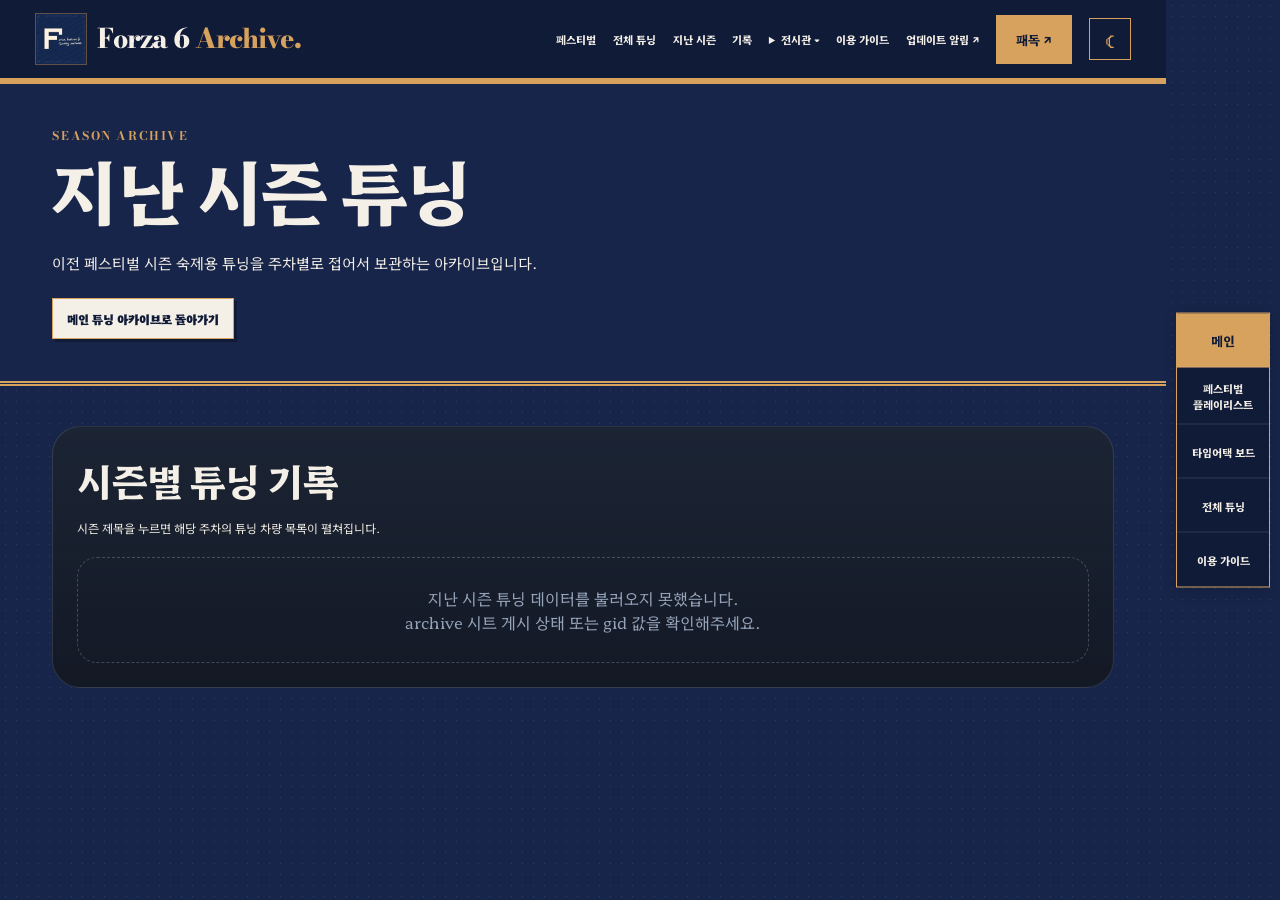
==== archive.html @ 4a89b355 "Link driving videos by tuning share code and mirror channel uploads hourly" ====
<!DOCTYPE html>
<html lang="ko">
<head>
  <!-- 기본 문서 설정 -->
  <meta charset="UTF-8" />
  <meta name="viewport" content="width=device-width, initial-scale=1.0" />

  <!-- 브라우저 탭 제목 -->
  <title>지난 시즌 튜닝 | Forza 6 Tuning Archive</title>

  <!-- PWA 설정 -->
  <link rel="manifest" href="manifest.json" />
  <meta name="theme-color" content="#17254a" />

  <!-- iOS 홈 화면 추가용 기본 설정 -->
  <meta name="apple-mobile-web-app-capable" content="yes" />
  <meta name="apple-mobile-web-app-title" content="Forza Tunes" />
  <meta name="apple-mobile-web-app-status-bar-style" content="black-translucent" />
  <link rel="apple-touch-icon" href="icons/archive-192-v2.png" />

  <!-- 메인 사이트와 같은 CSS 사용 -->
  <link rel="stylesheet" href="style.css?v=20261002-summary-contrast-1" />
<link rel="icon" href="icons/icon-32.png" type="image/png">
<link rel="stylesheet" href="redesign.css?v=20261002-summary-contrast-1">
<script src="redesign.js?v=20261002-summary-contrast-1" defer></script>
<script>try{document.documentElement.dataset.theme=localStorage.getItem('forzaArchiveTheme')==='dark'?'dark':'light'}catch{}</script>
<link rel="stylesheet" href="video-links.css?v=20261115-youtube-1">
</head>

<body>
  <!-- =========================
       상단 소개 영역
       - 지난 시즌 전용 페이지
  ========================== -->
  <header class="hero">
    <div>
      <p class="eyebrow">SEASON ARCHIVE</p>
      <h1>지난 시즌 튜닝</h1>

      <p class="hero-text">
        이전 페스티벌 시즌 숙제용 튜닝을 주차별로 접어서 보관하는 아카이브입니다.
      </p>

      <a class="archive-link" href="index.html">
        메인 튜닝 아카이브로 돌아가기
      </a>
    </div>
  </header>

  <!-- =========================
       메인 콘텐츠 영역
  ========================== -->
  <main class="container">
    <!-- 지난 시즌 튜닝 목록 -->
    <section class="archive-section">
      <div class="section-header">
        <h2>시즌별 튜닝 기록</h2>
        <p>
          시즌 제목을 누르면 해당 주차의 튜닝 차량 목록이 펼쳐집니다.
        </p>
      </div>

      <!-- archive.js가 이 영역에 시즌별 접이식 목록을 자동으로 넣음 -->
      <div id="archiveList" class="archive-list">
        <div class="weekly-empty">지난 시즌 튜닝 데이터를 불러오는 중입니다...</div>
      </div>
    </section>
  </main>

  <!-- =========================
       차량 상세창 모달
       - 메인 페이지와 같은 구조 사용
  ========================== -->
  <div id="modal" class="modal hidden">
    <div class="modal-content">
      <button id="closeModal" class="close-button" type="button">×</button>
      <div id="modalBody"></div>
    </div>
  </div>

  <!-- 지난 시즌 전용 스크립트 -->
  <script src="video-links.js?v=20261115-youtube-1"></script>
<script src="archive.js?v=20261115-youtube-1"></script>
<!-- Cloudflare Web Analytics -->
<script type="module" src="https://static.cloudflareinsights.com/beacon.min.js" data-cf-beacon='{"token":"d087ce20e6814710a5b88a96b0694b20"}'></script>
<!-- End Cloudflare Web Analytics -->
</body>
</html>
---- style.css ----
/* =========================
   0. 기본 설정
   - 전체 박스 크기 계산 방식
   - 기본 배경 / 글꼴 / 글자색
========================= */

* {
  box-sizing: border-box;
}

body {
  margin: 0;
  font-family: "Segoe UI", "Noto Sans KR", Arial, sans-serif;
  background: #101218;
  color: #f4f4f5;
}


/* =========================
   1. 상단 메인 소개 영역
   - 사이트 제목
   - 설명문
   - 디스코드 링크 / 아카이브 이동 링크 포함
========================= */

.hero {
  padding: 64px 24px 48px;
  background:
    linear-gradient(rgba(16, 18, 24, 0.35), rgba(16, 18, 24, 0.95)),
    radial-gradient(circle at top right, #334155, transparent 40%);
  border-bottom: 1px solid rgba(255, 255, 255, 0.08);
}

.hero > div,
.container {
  max-width: 1360px;
  margin: 0 auto;
}

.eyebrow {
  margin: 0 0 12px;
  color: #93c5fd;
  font-size: 13px;
  letter-spacing: 0.18em;
  font-weight: 700;
}

h1 {
  margin: 0;
  font-size: clamp(36px, 6vw, 72px);
  line-height: 1;
}

.hero-text {
  max-width: 640px;
  margin: 20px 0 0;
  color: #cbd5e1;
  font-size: 18px;
  line-height: 1.7;
}


/* =========================
   2. 상단 링크 버튼
   - 디스코드 문의 버튼
   - 알림 전용 디스코드 버튼
   - archive.html의 메인 복귀 링크
   - index.html의 지난 시즌 튜닝 보기 버튼
========================= */

.discord-link,
.archive-link,
.archive-button {
  display: inline-flex;
  align-items: center;
  justify-content: center;
  width: fit-content;
  border-radius: 999px;
  font-weight: 900;
  text-decoration: none;
  white-space: nowrap;
  transition:
    transform 0.16s ease,
    border-color 0.16s ease,
    background 0.16s ease,
    color 0.16s ease,
    box-shadow 0.16s ease;
}

.hero-link-row {
  display: flex;
  flex-wrap: wrap;
  gap: 12px;
  margin-top: 22px;
}

.discord-link {
  padding: 12px 16px;
  border: 1px solid rgba(129, 140, 248, 0.35);
  background: rgba(88, 101, 242, 0.18);
  color: #c7d2fe;
  font-size: 15px;
  font-weight: 700;
}

.discord-link:hover {
  transform: translateY(-2px);
  background: rgba(88, 101, 242, 0.28);
  border-color: rgba(165, 180, 252, 0.65);
}

.notification-link {
  background: rgba(109, 40, 217, 0.18);
  border-color: rgba(196, 181, 253, 0.38);
  color: #ddd6fe;
}

.notification-link:hover {
  background: rgba(124, 58, 237, 0.28);
  border-color: rgba(221, 214, 254, 0.72);
}

.archive-link,
.archive-button {
  padding: 11px 15px;
  border: 1px solid rgba(196, 181, 253, 0.38);
  background:
    linear-gradient(180deg, rgba(109, 40, 217, 0.2), rgba(15, 23, 42, 0.72));
  color: #ddd6fe;
  font-size: 14px;
  box-shadow:
    inset 0 1px 0 rgba(255, 255, 255, 0.08),
    0 10px 24px rgba(0, 0, 0, 0.18);
}

.archive-link {
  margin-top: 22px;
}

.archive-button:hover,
.archive-link:hover {
  transform: translateY(-1px);
  border-color: rgba(221, 214, 254, 0.72);
  background:
    linear-gradient(180deg, rgba(124, 58, 237, 0.3), rgba(30, 41, 59, 0.82));
  color: #ffffff;
}


/* =========================
   2-1. 오늘의 튜닝 뽑기 진입 버튼
   - 상단 디스코드 버튼 아래에 배치
   - 초록색 계열로 새로고침 버튼과 통일감 유지
========================= */

.daily-tune-entry {
  display: flex;
  margin-top: 18px;
}

.daily-tune-button {
  display: inline-flex;
  align-items: center;
  justify-content: center;
  width: fit-content;
  padding: 13px 18px;
  border: 1px solid rgba(134, 239, 172, 0.45);
  border-radius: 999px;
  background:
    linear-gradient(180deg, rgba(34, 197, 94, 0.24), rgba(15, 23, 42, 0.82));
  color: #bbf7d0;
  font-size: 15px;
  font-weight: 900;
  cursor: pointer;
  white-space: nowrap;
  box-shadow:
    inset 0 1px 0 rgba(255, 255, 255, 0.08),
    0 12px 28px rgba(34, 197, 94, 0.12);
  transition:
    transform 0.16s ease,
    border-color 0.16s ease,
    background 0.16s ease,
    color 0.16s ease,
    box-shadow 0.16s ease;
}

.daily-tune-button:hover {
  transform: translateY(-2px);
  border-color: rgba(134, 239, 172, 0.82);
  background:
    linear-gradient(180deg, rgba(34, 197, 94, 0.34), rgba(20, 83, 45, 0.5));
  color: #ecfdf5;
  box-shadow:
    inset 0 1px 0 rgba(255, 255, 255, 0.12),
    0 16px 34px rgba(34, 197, 94, 0.18);
}

.daily-tune-button:active {
  transform: translateY(0);
}


/* =========================
   3. 메인 컨테이너
========================= */

.container {
  padding: 28px 24px 64px;
}


/* =========================
   4. 섹션 공통 헤더
   - 페스티벌 섹션
   - PI 평균 기록 섹션
   - 지난 시즌 아카이브 섹션
========================= */

.section-header {
  margin-bottom: 18px;
}

.section-header h2 {
  margin: 0;
  font-size: 28px;
}

.section-header p {
  margin: 10px 0 0;
  color: #cbd5e1;
  line-height: 1.6;
}

.weekly-header-row {
  display: flex;
  align-items: flex-start;
  justify-content: space-between;
  gap: 18px;
}


/* =========================
   5. 페스티벌 튜닝차량 섹션
   - weekly 시트 데이터 표시 영역
   - 바이올렛 계열로 일반 카드와 구분
========================= */

.weekly-section {
  margin-bottom: 36px;
  padding: 24px;
  border: 1px solid rgba(167, 139, 250, 0.34);
  border-radius: 28px;
  background:
    linear-gradient(180deg, rgba(109, 40, 217, 0.18), rgba(15, 23, 42, 0.28)),
    #151923;
  box-shadow:
    0 0 0 1px rgba(109, 40, 217, 0.08),
    0 18px 44px rgba(0, 0, 0, 0.18);
}

.weekly-groups {
  display: grid;
  gap: 28px;
}

.weekly-group-heading {
  display: flex;
  align-items: baseline;
  justify-content: space-between;
  gap: 12px;
  margin-bottom: 12px;
  padding: 12px 4px 10px;
  border-top: 2px solid rgba(196, 181, 253, 0.75);
  border-bottom: 1px solid rgba(167, 139, 250, 0.28);
}

.weekly-group-heading h3 {
  margin: 0;
  font-size: 21px;
}

.weekly-group-heading span {
  color: #c4b5fd;
  font-size: 13px;
  font-weight: 700;
  white-space: nowrap;
}

.weekly-group-cards {
  display: grid;
  grid-template-columns: repeat(2, minmax(0, 1fr));
  gap: 16px;
}

.weekly-card {
  padding: 18px;
  border-radius: 22px;
  background:
    linear-gradient(180deg, rgba(88, 28, 135, 0.22), rgba(15, 23, 42, 0.76)),
    rgba(15, 23, 42, 0.72);
  border: 1px solid rgba(167, 139, 250, 0.28);
  cursor: pointer;
  transition:
    transform 0.18s ease,
    border-color 0.18s ease,
    box-shadow 0.18s ease;
}

.weekly-card:hover {
  transform: translateY(-3px);
  border-color: rgba(196, 181, 253, 0.72);
  box-shadow:
    0 0 0 1px rgba(167, 139, 250, 0.16),
    0 18px 42px rgba(0, 0, 0, 0.24);
}

.weekly-card h4 {
  margin: 4px 0 10px;
  font-size: 22px;
}

.weekly-empty {
  padding: 28px;
  border: 1px dashed rgba(148, 163, 184, 0.35);
  border-radius: 20px;
  color: #94a3b8;
  text-align: center;
}


/* =========================
   6. PI별 평균 기록 섹션
   - 테스트 트랙별 평균 기록 카드
   - 트랙이 2개든 3개든 자동 배치
========================= */

.average-section {
  margin-bottom: 28px;
  padding: 24px;
  border: 1px solid rgba(148, 163, 184, 0.2);
  border-radius: 28px;
  background:
    linear-gradient(180deg, rgba(30, 41, 59, 0.7), rgba(15, 23, 42, 0.28)),
    #151923;
}

.average-grid {
  display: grid;
  grid-template-columns: repeat(auto-fit, minmax(360px, 1fr));
  gap: 16px;
}

.average-card {
  min-width: 0;
  padding: 18px;
  border-radius: 22px;
  background: rgba(15, 23, 42, 0.72);
  border: 1px solid rgba(148, 163, 184, 0.22);
}

.average-card h3 {
  margin: 0 0 14px;
  font-size: 20px;
  line-height: 1.35;
  word-break: keep-all;
}

.average-list {
  display: grid;
  gap: 12px;
}

.average-row {
  display: flex;
  align-items: center;
  justify-content: space-between;
  flex-wrap: wrap;
  gap: 8px 12px;
  padding: 10px 12px;
  border-radius: 14px;
  background: rgba(30, 41, 59, 0.78);
}

.average-row span:first-child {
  min-width: 0;
  color: #cbd5e1;
  font-weight: 700;
  line-height: 1.4;
}

.average-row span:last-child {
  margin-left: auto;
  color: #93c5fd;
  font-weight: 800;
  letter-spacing: 0.03em;
  white-space: nowrap;
}


/* =========================
   7. PI별 최고 기록 박스
========================= */

.best-record {
  margin-top: 10px;
  padding: 10px 12px;
  border-radius: 14px;
  background: rgba(59, 130, 246, 0.12);
  border: 1px solid rgba(147, 197, 253, 0.22);
}

.best-record-label {
  display: block;
  margin-bottom: 4px;
  color: #93c5fd;
  font-size: 12px;
  font-weight: 800;
  letter-spacing: 0.08em;
}

.best-record-value {
  color: #f8fafc;
  font-size: 14px;
  line-height: 1.5;
}

.record-difference {
  display: inline-block;
  margin-left: 6px;
  padding: 2px 7px;
  border-radius: 999px;
  background: rgba(148, 163, 184, 0.12);
  color: #cbd5e1;
  font-size: 12px;
  font-weight: 800;
  white-space: nowrap;
  vertical-align: middle;
}

.record-difference--faster {
  background: rgba(34, 197, 94, 0.15);
  color: #86efac;
}

.record-difference--slower {
  background: rgba(239, 68, 68, 0.15);
  color: #fca5a5;
}

.record-difference--best {
  background: rgba(168, 85, 247, 0.2);
  color: #d8b4fe;
}


/* =========================
   8. PI별 기록 순위표
   - 펼치기 / 접기 버튼
   - 내부 스크롤
   - 차량명 클릭 시 상세창 연결
========================= */

.ranking-toggle {
  width: 100%;
  margin-top: 10px;
  padding: 10px 12px;
  border: 1px solid rgba(147, 197, 253, 0.28);
  border-radius: 14px;
  background: rgba(15, 23, 42, 0.72);
  color: #bfdbfe;
  font-weight: 800;
  cursor: pointer;
  transition:
    background 0.18s ease,
    border-color 0.18s ease;
}

.ranking-toggle:hover {
  background: rgba(59, 130, 246, 0.16);
  border-color: rgba(147, 197, 253, 0.6);
}

.ranking-table {
  display: none;
  margin-top: 10px;
  padding: 10px;
  border-radius: 16px;
  background: rgba(2, 6, 23, 0.38);
  border: 1px solid rgba(148, 163, 184, 0.18);
}

.ranking-table.open {
  display: grid;
  gap: 8px;
  max-height: min(392px, 60vh);
  overflow-y: auto;
  overflow-x: hidden;
  padding-right: 6px;
  overscroll-behavior: contain;
  -webkit-overflow-scrolling: touch;
}

.ranking-table.open::-webkit-scrollbar {
  width: 8px;
}

.ranking-table.open::-webkit-scrollbar-track {
  background: rgba(15, 23, 42, 0.6);
  border-radius: 999px;
}

.ranking-table.open::-webkit-scrollbar-thumb {
  background: rgba(147, 197, 253, 0.45);
  border-radius: 999px;
}

.ranking-table.open::-webkit-scrollbar-thumb:hover {
  background: rgba(147, 197, 253, 0.7);
}

.ranking-row {
  display: grid;
  grid-template-columns: 48px 1fr auto;
  gap: 10px;
  align-items: center;
  padding: 9px 10px;
  border-radius: 12px;
  background: rgba(30, 41, 59, 0.62);
}

.ranking-rank {
  color: #93c5fd;
  font-weight: 900;
}

.ranking-car-button {
  min-width: 0;
  padding: 0;
  border: none;
  background: transparent;
  color: #f8fafc;
  font: inherit;
  font-weight: 700;
  line-height: 1.4;
  text-align: left;
  cursor: pointer;
}

.ranking-car-button:hover {
  color: #93c5fd;
  text-decoration: underline;
}

.ranking-time {
  color: #cbd5e1;
  font-weight: 900;
  letter-spacing: 0.03em;
  white-space: nowrap;
}

.ranking-time-group {
  display: flex;
  align-items: center;
  justify-content: flex-end;
  flex-wrap: wrap;
  gap: 2px 0;
}

.detail-record-row {
  display: flex;
  align-items: center;
  flex-wrap: wrap;
  gap: 2px 0;
}


/* =========================
   9. 검색 및 필터 영역
   - 검색창은 항상 첫 줄 전체 사용
   - 풀화면: 검색창 1줄 + 필터 6개 한 줄
   - 반쪽 화면: 검색창 1줄 + 필터 2개씩
   - 모바일: 전부 1개씩
========================= */

.controls {
  display: grid;
  grid-template-columns: repeat(6, minmax(0, 1fr));
  gap: 12px;
  margin-bottom: 16px;
}

.search-control {
  grid-column: 1 / -1;
}

input,
select,
button {
  font-family: inherit;
}

input,
select {
  width: 100%;
  padding: 14px 14px;
  border: 1px solid rgba(148, 163, 184, 0.25);
  border-radius: 14px;
  background: #181b23;
  color: #f8fafc;
  font-size: 15px;
}

input::placeholder {
  color: #94a3b8;
}


/* =========================
   9-1. 필터 초기화 버튼 + 새로고침 버튼
========================= */

.reset-filter-button {
  width: 100%;
  padding: 14px 16px;
  border: 1px solid rgba(148, 163, 184, 0.28);
  border-radius: 14px;
  background:
    linear-gradient(180deg, rgba(30, 41, 59, 0.92), rgba(15, 23, 42, 0.86));
  color: #cbd5e1;
  font-size: 14px;
  font-weight: 900;
  cursor: pointer;
  white-space: nowrap;
  transition:
    transform 0.16s ease,
    border-color 0.16s ease,
    background 0.16s ease,
    color 0.16s ease;
}

.reset-filter-button:hover {
  transform: translateY(-1px);
  border-color: rgba(147, 197, 253, 0.62);
  background:
    linear-gradient(180deg, rgba(59, 130, 246, 0.18), rgba(15, 23, 42, 0.9));
  color: #ffffff;
}

.reset-filter-button:active {
  transform: translateY(0);
}

.refresh-data-button {
  flex-shrink: 0;
  padding: 10px 14px;
  border: 1px solid rgba(134, 239, 172, 0.38);
  border-radius: 999px;
  background:
    linear-gradient(180deg, rgba(34, 197, 94, 0.18), rgba(15, 23, 42, 0.82));
  color: #bbf7d0;
  font-size: 13px;
  font-weight: 900;
  cursor: pointer;
  white-space: nowrap;
  transition:
    transform 0.16s ease,
    border-color 0.16s ease,
    background 0.16s ease,
    color 0.16s ease,
    box-shadow 0.16s ease;
}

.refresh-data-button:hover {
  transform: translateY(-1px);
  border-color: rgba(134, 239, 172, 0.78);
  background:
    linear-gradient(180deg, rgba(34, 197, 94, 0.28), rgba(20, 83, 45, 0.46));
  color: #ecfdf5;
  box-shadow:
    0 0 0 1px rgba(34, 197, 94, 0.12),
    0 10px 24px rgba(34, 197, 94, 0.12);
}

.refresh-data-button:active {
  transform: translateY(0);
}


/* =========================
   10. 표시 개수
========================= */

.stats {
  margin: 16px 0 20px;
  color: #cbd5e1;
}

.stats-row {
  display: flex;
  align-items: center;
  justify-content: flex-start;
  gap: 12px;
}


/* =========================
   11. 전체 차량 카드 목록
========================= */

.car-grid {
  display: grid;
  grid-template-columns: repeat(3, minmax(0, 1fr));
  gap: 18px;
}

.car-card {
  padding: 20px;
  border: 1px solid rgba(148, 163, 184, 0.18);
  border-radius: 24px;
  background: linear-gradient(180deg, #1b1f2a, #141720);
  box-shadow: 0 16px 40px rgba(0, 0, 0, 0.22);
  cursor: pointer;
  transition:
    transform 0.18s ease,
    border-color 0.18s ease,
    box-shadow 0.18s ease;
}

.car-card:hover {
  transform: translateY(-4px);
  border-color: rgba(147, 197, 253, 0.5);
}

.car-card h2 {
  margin: 10px 0;
  font-size: 21px;
  line-height: 1.35;
}


/* =========================
   12. 최근 튜닝 카드 강조
========================= */

.car-card.recent-tuning {
  border-color: rgba(250, 204, 21, 0.65);
  background:
    linear-gradient(180deg, rgba(250, 204, 21, 0.12), rgba(20, 23, 32, 0.92)),
    linear-gradient(180deg, #1b1f2a, #141720);
  box-shadow:
    0 0 0 1px rgba(250, 204, 21, 0.16),
    0 16px 40px rgba(0, 0, 0, 0.26);
}

.car-card.recent-tuning::before {
  content: "최근 튜닝";
  display: inline-flex;
  width: fit-content;
  margin-bottom: 10px;
  padding: 5px 10px;
  border-radius: 999px;
  background: rgba(250, 204, 21, 0.18);
  color: #fde68a;
  font-size: 12px;
  font-weight: 900;
  letter-spacing: 0.05em;
}


/* =========================
   13. 카드 공통 요소
========================= */

.meta {
  display: flex;
  flex-wrap: wrap;
  gap: 8px;
}

.badge {
  padding: 5px 9px;
  border-radius: 999px;
  background: rgba(59, 130, 246, 0.15);
  color: #bfdbfe;
  font-size: 12px;
  font-weight: 700;
}

.manufacturer {
  margin: 14px 0 4px;
  color: #93c5fd;
  font-size: 14px;
  font-weight: 700;
  letter-spacing: 0.08em;
  text-transform: uppercase;
}

.share-code {
  margin: 10px 0 0;
  color: #93c5fd;
  font-size: 14px;
  font-weight: 700;
  letter-spacing: 0.03em;
}

.track-time {
  margin: 8px 0 0;
  color: #cbd5e1;
  font-size: 14px;
  font-weight: 700;
}

.summary {
  margin: 14px 0 0;
  color: #cbd5e1;
  line-height: 1.6;
}

.empty {
  padding: 44px;
  border: 1px dashed rgba(148, 163, 184, 0.35);
  border-radius: 24px;
  text-align: center;
  color: #94a3b8;
}


/* =========================
   14. 차량 상세창 모달
========================= */

.modal {
  position: fixed;
  inset: 0;
  padding: 24px;
  background: rgba(0, 0, 0, 0.72);
  display: flex;
  align-items: center;
  justify-content: center;
  z-index: 100;
}

.hidden {
  display: none;
}

.modal-content {
  width: min(760px, 100%);
  max-height: 86vh;
  overflow: auto;
  padding: 28px;
  border-radius: 28px;
  background: #171a22;
  border: 1px solid rgba(148, 163, 184, 0.25);
  position: relative;
}

.close-button {
  position: absolute;
  top: 18px;
  right: 20px;
  width: 36px;
  height: 36px;
  border: none;
  border-radius: 999px;
  background: #272b36;
  color: white;
  font-size: 24px;
  cursor: pointer;
}


/* =========================
   15. 상세창 공유 코드 박스
========================= */

.share-box {
  margin: 20px 0;
  padding: 18px;
  border-radius: 18px;
  background: rgba(59, 130, 246, 0.16);
  border: 1px solid rgba(147, 197, 253, 0.28);
}

.share-box strong {
  display: block;
  color: #f8fafc;
  font-size: 28px;
  letter-spacing: 0.08em;
}


/* =========================
   16. 상세창 공유 코드 복사 버튼
   - 화면 구조: [복사] 123 456 789
   - 실제 복사값은 script.js에서 123456789로 처리
========================= */

.share-code-row {
  display: flex;
  align-items: center;
  justify-content: flex-start;
  gap: 14px;
  margin-top: 10px;
}

.share-code-row strong {
  margin-top: 0;
  font-family: "Segoe UI", "Noto Sans KR", Arial, sans-serif;
  line-height: 1.2;
}

.copy-code-button {
  flex-shrink: 0;
  display: inline-flex;
  align-items: center;
  justify-content: center;
  min-width: 74px;
  padding: 9px 14px;
  border: 1px solid rgba(191, 219, 254, 0.22);
  border-radius: 999px;
  background:
    linear-gradient(180deg, rgba(59, 130, 246, 0.18), rgba(15, 23, 42, 0.78));
  color: #dbeafe;
  font-size: 13px;
  font-weight: 900;
  letter-spacing: 0.04em;
  cursor: pointer;
  box-shadow:
    inset 0 1px 0 rgba(255, 255, 255, 0.08),
    0 8px 20px rgba(0, 0, 0, 0.18);
  transition:
    transform 0.16s ease,
    background 0.16s ease,
    border-color 0.16s ease,
    color 0.16s ease,
    box-shadow 0.16s ease;
}

.copy-code-button:hover {
  transform: translateY(-1px);
  border-color: rgba(147, 197, 253, 0.68);
  background:
    linear-gradient(180deg, rgba(96, 165, 250, 0.28), rgba(30, 41, 59, 0.86));
  color: #ffffff;
  box-shadow:
    inset 0 1px 0 rgba(255, 255, 255, 0.12),
    0 10px 24px rgba(37, 99, 235, 0.16);
}

.copy-code-button:active {
  transform: translateY(0);
  box-shadow:
    inset 0 1px 0 rgba(255, 255, 255, 0.06),
    0 5px 14px rgba(0, 0, 0, 0.2);
}

.copy-code-button.copied {
  border-color: rgba(134, 239, 172, 0.7);
  background:
    linear-gradient(180deg, rgba(34, 197, 94, 0.22), rgba(15, 23, 42, 0.78));
  color: #bbf7d0;
}


/* =========================
   17. 상세 정보 그리드
========================= */

.detail-grid {
  display: grid;
  grid-template-columns: repeat(2, minmax(0, 1fr));
  gap: 12px;
  margin: 20px 0;
}

.detail-item {
  padding: 14px;
  border-radius: 16px;
  background: #202431;
}

.detail-label {
  display: block;
  margin-bottom: 6px;
  color: #94a3b8;
  font-size: 13px;
}

.detail-value {
  color: #f8fafc;
  font-weight: 700;
  line-height: 1.4;
}


/* =========================
   18. 오늘의 튜닝 룰렛 모달
========================= */

.daily-tune-modal-content {
  width: min(720px, 100%);
  border-color: rgba(134, 239, 172, 0.24);
  background:
    radial-gradient(circle at top right, rgba(34, 197, 94, 0.14), transparent 38%),
    linear-gradient(180deg, #171a22, #111827);
}

.daily-tune-modal-header {
  padding-right: 48px;
}

.daily-tune-modal-header h2 {
  margin: 0;
  font-size: 30px;
}

.daily-tune-modal-header p {
  margin: 10px 0 0;
  color: #cbd5e1;
  line-height: 1.6;
}

.daily-tune-slot {
  position: relative;
  display: flex;
  align-items: center;
  justify-content: center;
  min-height: 96px;
  margin: 22px 0 16px;
  padding: 18px;
  overflow: hidden;
  border: 1px solid rgba(134, 239, 172, 0.28);
  border-radius: 22px;
  background:
    linear-gradient(180deg, rgba(15, 23, 42, 0.52), rgba(2, 6, 23, 0.74)),
    rgba(15, 23, 42, 0.86);
  box-shadow:
    inset 0 1px 0 rgba(255, 255, 255, 0.06),
    0 14px 32px rgba(0, 0, 0, 0.22);
}

.daily-tune-slot::before,
.daily-tune-slot::after {
  content: "";
  position: absolute;
  left: 0;
  right: 0;
  height: 26px;
  pointer-events: none;
  z-index: 1;
}

.daily-tune-slot::before {
  top: 0;
  background: linear-gradient(180deg, rgba(2, 6, 23, 0.9), transparent);
}

.daily-tune-slot::after {
  bottom: 0;
  background: linear-gradient(0deg, rgba(2, 6, 23, 0.9), transparent);
}

.daily-tune-slot-text {
  position: relative;
  z-index: 2;
  color: #ecfdf5;
  font-size: clamp(20px, 4vw, 34px);
  font-weight: 950;
  line-height: 1.25;
  text-align: center;
  text-shadow: 0 0 20px rgba(34, 197, 94, 0.2);
  transform: translateY(0);
}

.daily-tune-slot-text.spinning {
  animation: dailyTuneDrop 0.14s ease-in-out;
}

@keyframes dailyTuneDrop {
  0% {
    opacity: 0;
    transform: translateY(-34px) scale(0.96);
    filter: blur(2px);
  }

  55% {
    opacity: 1;
    transform: translateY(7px) scale(1.01);
    filter: blur(0);
  }

  100% {
    opacity: 1;
    transform: translateY(0) scale(1);
    filter: blur(0);
  }
}

.daily-tune-actions {
  display: flex;
  flex-wrap: wrap;
  gap: 10px;
  margin: 16px 0 0;
}

.daily-tune-spin-button {
  display: inline-flex;
  align-items: center;
  justify-content: center;
  width: fit-content;
  padding: 12px 18px;
  border: 1px solid rgba(134, 239, 172, 0.44);
  border-radius: 999px;
  background:
    linear-gradient(180deg, rgba(34, 197, 94, 0.26), rgba(15, 23, 42, 0.82));
  color: #dcfce7;
  font-size: 15px;
  font-weight: 950;
  cursor: pointer;
  white-space: nowrap;
  transition:
    transform 0.16s ease,
    border-color 0.16s ease,
    background 0.16s ease,
    color 0.16s ease,
    opacity 0.16s ease;
}

.daily-tune-spin-button:hover {
  transform: translateY(-1px);
  border-color: rgba(134, 239, 172, 0.82);
  background:
    linear-gradient(180deg, rgba(34, 197, 94, 0.34), rgba(20, 83, 45, 0.5));
  color: #ffffff;
}

.daily-tune-spin-button:disabled {
  opacity: 0.48;
  cursor: not-allowed;
  transform: none;
}

.daily-tune-result {
  margin-top: 18px;
}

.daily-tune-result-card {
  padding: 18px;
  border: 1px solid rgba(134, 239, 172, 0.28);
  border-radius: 22px;
  background:
    linear-gradient(180deg, rgba(34, 197, 94, 0.12), rgba(15, 23, 42, 0.76)),
    rgba(15, 23, 42, 0.82);
}

.daily-tune-result-card h3 {
  margin: 8px 0 10px;
  font-size: 24px;
  line-height: 1.35;
}

.daily-tune-result-label {
  display: inline-flex;
  width: fit-content;
  padding: 5px 10px;
  border-radius: 999px;
  background: rgba(34, 197, 94, 0.16);
  color: #bbf7d0;
  font-size: 12px;
  font-weight: 950;
  letter-spacing: 0.08em;
}

.daily-tune-result-meta {
  display: flex;
  flex-wrap: wrap;
  gap: 8px;
  margin: 12px 0;
}

.daily-tune-result-code {
  display: flex;
  align-items: center;
  flex-wrap: wrap;
  gap: 10px;
  margin: 14px 0 0;
  padding: 12px;
  border-radius: 16px;
  background: rgba(2, 6, 23, 0.32);
  border: 1px solid rgba(134, 239, 172, 0.18);
}

.daily-tune-result-code strong {
  color: #f8fafc;
  font-size: 22px;
  letter-spacing: 0.08em;
}

.daily-tune-note {
  margin: 12px 0 0;
  color: #94a3b8;
  font-size: 13px;
  line-height: 1.5;
}

.daily-tune-result-actions {
  display: flex;
  flex-wrap: wrap;
  gap: 10px;
  margin-top: 16px;
}

.daily-tune-action-button {
  display: inline-flex;
  align-items: center;
  justify-content: center;
  width: fit-content;
  padding: 10px 14px;
  border: 1px solid rgba(148, 163, 184, 0.26);
  border-radius: 999px;
  background:
    linear-gradient(180deg, rgba(30, 41, 59, 0.9), rgba(15, 23, 42, 0.82));
  color: #cbd5e1;
  font-size: 13px;
  font-weight: 950;
  cursor: pointer;
  white-space: nowrap;
  transition:
    transform 0.16s ease,
    border-color 0.16s ease,
    background 0.16s ease,
    color 0.16s ease;
}

.daily-tune-action-button:hover {
  transform: translateY(-1px);
  border-color: rgba(134, 239, 172, 0.58);
  background:
    linear-gradient(180deg, rgba(34, 197, 94, 0.18), rgba(15, 23, 42, 0.86));
  color: #ecfdf5;
}

.daily-tune-action-button.primary {
  border-color: rgba(134, 239, 172, 0.42);
  color: #bbf7d0;
}

.daily-tune-action-button.copied {
  border-color: rgba(134, 239, 172, 0.78);
  background:
    linear-gradient(180deg, rgba(34, 197, 94, 0.26), rgba(15, 23, 42, 0.8));
  color: #dcfce7;
}


/* =========================
   19. 지난 시즌 튜닝 아카이브
   - archive.html 전용
   - 시즌별 접이식 목록
========================= */

.archive-section {
  margin-bottom: 36px;
  padding: 24px;
  border: 1px solid rgba(148, 163, 184, 0.2);
  border-radius: 28px;
  background:
    linear-gradient(180deg, rgba(30, 41, 59, 0.7), rgba(15, 23, 42, 0.28)),
    #151923;
}

.archive-list {
  display: grid;
  gap: 16px;
}

.archive-season {
  border: 1px solid rgba(148, 163, 184, 0.22);
  border-radius: 22px;
  background: rgba(15, 23, 42, 0.72);
  overflow: hidden;
}

.archive-season-toggle {
  width: 100%;
  display: grid;
  grid-template-columns: 1fr auto auto;
  gap: 12px;
  align-items: center;
  padding: 18px;
  border: none;
  background:
    linear-gradient(180deg, rgba(88, 28, 135, 0.22), rgba(15, 23, 42, 0.76)),
    rgba(15, 23, 42, 0.72);
  color: #f8fafc;
  text-align: left;
  cursor: pointer;
  transition:
    background 0.18s ease,
    border-color 0.18s ease;
}

.archive-season-toggle:hover {
  background:
    linear-gradient(180deg, rgba(109, 40, 217, 0.28), rgba(15, 23, 42, 0.82)),
    rgba(15, 23, 42, 0.78);
}

.archive-season-toggle span {
  min-width: 0;
  font-size: 18px;
  font-weight: 900;
  line-height: 1.4;
}

.archive-season-toggle small {
  padding: 5px 10px;
  border-radius: 999px;
  background: rgba(167, 139, 250, 0.16);
  color: #ddd6fe;
  font-size: 12px;
  font-weight: 900;
  white-space: nowrap;
}

.archive-season-toggle strong {
  color: #c4b5fd;
  font-size: 13px;
  font-weight: 900;
  white-space: nowrap;
}

.archive-season-panel {
  display: none;
  padding: 18px;
  border-top: 1px solid rgba(148, 163, 184, 0.16);
}

.archive-season-panel.open {
  display: block;
}

.archive-card-grid {
  display: grid;
  grid-template-columns: repeat(3, minmax(0, 1fr));
  gap: 16px;
}

.archive-card {
  min-width: 0;
}


/* =========================
   20. 반응형 처리
   - 화면폭이 좁아질수록 그리드 열 수를 줄임
   - 반드시 파일 마지막 쪽에 위치해야 덮어쓰기 문제를 피함
========================= */

@media (max-width: 1100px) {
  .controls {
    grid-template-columns: repeat(2, minmax(0, 1fr));
  }

  .search-control {
    grid-column: 1 / -1;
  }
}

@media (max-width: 900px) {
  .weekly-group-cards,
  .car-grid,
  .archive-card-grid {
    grid-template-columns: repeat(2, minmax(0, 1fr));
  }
}

@media (max-width: 760px) {
  .average-grid {
    grid-template-columns: 1fr;
  }
}

@media (max-width: 620px) {
  .weekly-group-cards,
  .controls,
  .car-grid,
  .archive-card-grid,
  .detail-grid {
    grid-template-columns: 1fr;
  }

  .search-control {
    grid-column: auto;
  }

  .weekly-header-row {
    flex-direction: column;
  }

  .archive-button {
    width: 100%;
  }

  .hero {
    padding-top: 44px;
  }

  .hero-link-row,
  .daily-tune-entry {
    width: 100%;
  }

  .discord-link,
  .daily-tune-button {
    width: 100%;
  }

  .ranking-row {
    grid-template-columns: 40px 1fr;
  }

  .ranking-time-group {
    grid-column: 2;
    justify-content: flex-start;
  }

  .ranking-table.open {
    max-height: 340px;
  }

  .share-code-row {
    align-items: flex-start;
    flex-direction: column;
  }

  .copy-code-button {
    width: 100%;
  }

  .share-box strong {
    font-size: 24px;
  }

  .daily-tune-modal-content {
    padding: 24px;
  }

  .daily-tune-slot {
    min-height: 88px;
  }

  .daily-tune-actions,
  .daily-tune-result-actions,
  .daily-tune-result-code {
    align-items: stretch;
    flex-direction: column;
  }

  .daily-tune-spin-button,
  .daily-tune-action-button {
    width: 100%;
  }

  .daily-tune-result-code strong {
    font-size: 20px;
  }

  .archive-season-toggle {
    grid-template-columns: 1fr;
  }

  .archive-season-toggle small,
  .archive-season-toggle strong {
    width: fit-content;
  }

  .stats-row {
    align-items: flex-start;
    flex-direction: column;
  }

  .refresh-data-button {
    width: 100%;
  }
}

/* =========================
   21. 관리자 페이지 전용 스타일
   - manager.html
   - 관리자 룰렛
   - 관리자 메모장
   - 메인 페이지 구석 톱니바퀴 버튼
========================= */

/* 관리자 페이지 상단 */
.manager-hero {
  background:
    linear-gradient(rgba(16, 18, 24, 0.35), rgba(16, 18, 24, 0.95)),
    radial-gradient(circle at top right, rgba(34, 197, 94, 0.22), transparent 42%),
    radial-gradient(circle at bottom left, rgba(59, 130, 246, 0.12), transparent 34%);
}

.manager-container {
  display: grid;
  gap: 28px;
}

/* 관리자 상태 카드 */
.manager-status-section {
  display: grid;
  grid-template-columns: repeat(3, minmax(0, 1fr));
  gap: 16px;
}

.manager-status-card {
  padding: 18px;
  border: 1px solid rgba(134, 239, 172, 0.22);
  border-radius: 22px;
  background:
    linear-gradient(180deg, rgba(34, 197, 94, 0.1), rgba(15, 23, 42, 0.72)),
    rgba(15, 23, 42, 0.82);
}

.manager-status-card strong {
  display: block;
  margin-top: 8px;
  color: #ecfdf5;
  font-size: 24px;
  font-weight: 950;
}

/* 관리자 섹션 박스 */
.manager-section {
  padding: 24px;
  border: 1px solid rgba(148, 163, 184, 0.2);
  border-radius: 28px;
  background:
    linear-gradient(180deg, rgba(30, 41, 59, 0.7), rgba(15, 23, 42, 0.28)),
    #151923;
}

/* 관리자 룰렛 패널 */
.manager-roulette-panel {
  padding: 20px;
  border: 1px solid rgba(134, 239, 172, 0.24);
  border-radius: 24px;
  background:
    radial-gradient(circle at top right, rgba(34, 197, 94, 0.12), transparent 36%),
    rgba(15, 23, 42, 0.72);
}

.manager-roulette-grid {
  display: grid;
  grid-template-columns: 2fr 1fr 1fr;
  gap: 14px;
}

.manager-slot-card {
  position: relative;
  min-height: 112px;
  padding: 16px;
  overflow: hidden;
  border: 1px solid rgba(134, 239, 172, 0.24);
  border-radius: 20px;
  background:
    linear-gradient(180deg, rgba(2, 6, 23, 0.36), rgba(15, 23, 42, 0.86)),
    rgba(15, 23, 42, 0.88);
  box-shadow:
    inset 0 1px 0 rgba(255, 255, 255, 0.05),
    0 14px 28px rgba(0, 0, 0, 0.18);
}

.manager-slot-card::before,
.manager-slot-card::after {
  content: "";
  position: absolute;
  left: 0;
  right: 0;
  height: 24px;
  pointer-events: none;
  z-index: 1;
}

.manager-slot-card::before {
  top: 0;
  background: linear-gradient(180deg, rgba(2, 6, 23, 0.88), transparent);
}

.manager-slot-card::after {
  bottom: 0;
  background: linear-gradient(0deg, rgba(2, 6, 23, 0.88), transparent);
}

.manager-slot-label {
  position: relative;
  z-index: 2;
  display: block;
  margin-bottom: 12px;
  color: #86efac;
  font-size: 12px;
  font-weight: 950;
  letter-spacing: 0.14em;
}

.manager-slot-value {
  position: relative;
  z-index: 2;
  display: flex;
  align-items: center;
  min-height: 52px;
  color: #f8fafc;
  font-size: clamp(20px, 3vw, 32px);
  font-weight: 950;
  line-height: 1.25;
  word-break: keep-all;
  text-shadow: 0 0 18px rgba(34, 197, 94, 0.18);
}

.manager-slot-value.spinning {
  animation: managerSlotDrop 0.13s ease-in-out;
}

@keyframes managerSlotDrop {
  0% {
    opacity: 0;
    transform: translateY(-30px) scale(0.97);
    filter: blur(2px);
  }

  55% {
    opacity: 1;
    transform: translateY(6px) scale(1.01);
    filter: blur(0);
  }

  100% {
    opacity: 1;
    transform: translateY(0) scale(1);
    filter: blur(0);
  }
}

/* 관리자 버튼 행 */
.manager-action-row {
  display: flex;
  flex-wrap: wrap;
  gap: 10px;
  margin-top: 16px;
}

/* 관리자 룰렛 결과 */
.manager-result {
  margin-top: 18px;
}

.manager-result-card {
  padding: 18px;
  border: 1px solid rgba(134, 239, 172, 0.28);
  border-radius: 22px;
  background:
    linear-gradient(180deg, rgba(34, 197, 94, 0.12), rgba(15, 23, 42, 0.78)),
    rgba(15, 23, 42, 0.84);
}

.manager-result-card h3 {
  margin: 8px 0 10px;
  font-size: 25px;
  line-height: 1.35;
}

/* 관리자 메모장 레이아웃 */
.manager-memo-layout {
  display: grid;
  grid-template-columns: minmax(320px, 0.85fr) minmax(0, 1.15fr);
  gap: 18px;
}

.manager-memo-editor,
.manager-memo-list-card {
  padding: 20px;
  border: 1px solid rgba(148, 163, 184, 0.2);
  border-radius: 24px;
  background: rgba(15, 23, 42, 0.72);
}

.manager-memo-editor h3,
.manager-memo-list-card h3 {
  margin: 0 0 16px;
  font-size: 22px;
}

.manager-form-label {
  display: block;
  margin: 14px 0 8px;
  color: #cbd5e1;
  font-size: 13px;
  font-weight: 900;
}

.manager-input,
.manager-textarea {
  width: 100%;
  border: 1px solid rgba(148, 163, 184, 0.25);
  border-radius: 14px;
  background: #181b23;
  color: #f8fafc;
  font-size: 15px;
}

.manager-input {
  padding: 14px;
}

.manager-textarea {
  min-height: 180px;
  padding: 14px;
  resize: vertical;
  line-height: 1.6;
}

.manager-textarea::placeholder,
.manager-input::placeholder {
  color: #94a3b8;
}

/* 저장된 메모 목록 */
.manager-memo-list-header {
  display: flex;
  align-items: flex-start;
  justify-content: space-between;
  gap: 16px;
  margin-bottom: 16px;
}

.manager-memo-list-header p {
  margin: -8px 0 0;
  color: #94a3b8;
  font-size: 13px;
}

.manager-memo-list-actions {
  display: flex;
  flex-wrap: wrap;
  gap: 8px;
  justify-content: flex-end;
}

.manager-memo-list {
  display: grid;
  gap: 12px;
  max-height: 560px;
  overflow-y: auto;
  padding-right: 6px;
  overscroll-behavior: contain;
  -webkit-overflow-scrolling: touch;
}

.manager-memo-list::-webkit-scrollbar {
  width: 8px;
}

.manager-memo-list::-webkit-scrollbar-track {
  background: rgba(15, 23, 42, 0.6);
  border-radius: 999px;
}

.manager-memo-list::-webkit-scrollbar-thumb {
  background: rgba(134, 239, 172, 0.38);
  border-radius: 999px;
}

.manager-memo-list::-webkit-scrollbar-thumb:hover {
  background: rgba(134, 239, 172, 0.62);
}

.manager-memo-item {
  padding: 16px;
  border: 1px solid rgba(148, 163, 184, 0.18);
  border-radius: 18px;
  background:
    linear-gradient(180deg, rgba(30, 41, 59, 0.62), rgba(15, 23, 42, 0.78)),
    rgba(15, 23, 42, 0.8);
}

.manager-memo-item-header {
  display: flex;
  align-items: flex-start;
  justify-content: space-between;
  gap: 12px;
}

.manager-memo-item h4 {
  margin: 0;
  color: #f8fafc;
  font-size: 17px;
  line-height: 1.4;
}

.manager-memo-item-header p {
  margin: 4px 0 0;
  color: #94a3b8;
  font-size: 12px;
}

.manager-memo-tag {
  display: inline-flex;
  width: fit-content;
  margin: 12px 0 0;
  padding: 5px 10px;
  border-radius: 999px;
  background: rgba(34, 197, 94, 0.14);
  color: #bbf7d0;
  font-size: 12px;
  font-weight: 900;
}

/* 위험 버튼 */
.daily-tune-action-button.danger {
  border-color: rgba(248, 113, 113, 0.34);
  color: #fecaca;
}

.daily-tune-action-button.danger:hover {
  border-color: rgba(248, 113, 113, 0.72);
  background:
    linear-gradient(180deg, rgba(239, 68, 68, 0.18), rgba(15, 23, 42, 0.86));
  color: #ffffff;
}

/* =========================
   22. 메인 페이지 관리자 입장 톱니바퀴 버튼
   - index.html에서 사용할 예정
========================= */

.manager-gate-button {
  position: fixed;
  right: 18px;
  bottom: 18px;
  z-index: 80;
  display: inline-flex;
  align-items: center;
  justify-content: center;
  width: 44px;
  height: 44px;
  border: 1px solid rgba(134, 239, 172, 0.3);
  border-radius: 999px;
  background:
    linear-gradient(180deg, rgba(34, 197, 94, 0.16), rgba(15, 23, 42, 0.88));
  color: #bbf7d0;
  font-size: 21px;
  font-weight: 900;
  cursor: pointer;
  box-shadow:
    inset 0 1px 0 rgba(255, 255, 255, 0.08),
    0 12px 28px rgba(0, 0, 0, 0.32);
  opacity: 0.72;
  transition:
    transform 0.16s ease,
    opacity 0.16s ease,
    border-color 0.16s ease,
    background 0.16s ease,
    color 0.16s ease,
    box-shadow 0.16s ease;
}

.manager-gate-button:hover {
  transform: translateY(-2px) rotate(16deg);
  opacity: 1;
  border-color: rgba(134, 239, 172, 0.78);
  background:
    linear-gradient(180deg, rgba(34, 197, 94, 0.28), rgba(20, 83, 45, 0.54));
  color: #ecfdf5;
  box-shadow:
    inset 0 1px 0 rgba(255, 255, 255, 0.12),
    0 16px 34px rgba(34, 197, 94, 0.14);
}

.manager-gate-button:active {
  transform: translateY(0) rotate(0deg);
}

/* 관리자 비밀번호 모달 */
.manager-gate-modal-content {
  width: min(420px, 100%);
  border-color: rgba(134, 239, 172, 0.24);
  background:
    radial-gradient(circle at top right, rgba(34, 197, 94, 0.14), transparent 38%),
    linear-gradient(180deg, #171a22, #111827);
}

.manager-gate-modal-content h2 {
  margin: 0;
  font-size: 26px;
}

.manager-gate-modal-content p {
  margin: 10px 0 18px;
  color: #cbd5e1;
  line-height: 1.6;
}

.manager-password-row {
  display: grid;
  gap: 10px;
}

.manager-password-error {
  min-height: 20px;
  margin: 10px 0 0;
  color: #fca5a5;
  font-size: 13px;
  font-weight: 800;
}


/* =========================
   23. 관리자 페이지 반응형
========================= */

@media (max-width: 900px) {
  .manager-status-section {
    grid-template-columns: 1fr;
  }

  .manager-roulette-grid {
    grid-template-columns: 1fr;
  }

  .manager-memo-layout {
    grid-template-columns: 1fr;
  }

  .manager-memo-list {
    max-height: 420px;
  }
}

@media (max-width: 620px) {
  .manager-section,
  .manager-roulette-panel,
  .manager-memo-editor,
  .manager-memo-list-card {
    padding: 18px;
  }

  .manager-action-row,
  .manager-memo-list-header,
  .manager-memo-list-actions {
    align-items: stretch;
    flex-direction: column;
  }

  .manager-action-row .daily-tune-spin-button,
  .manager-action-row .daily-tune-action-button,
  .manager-memo-list-actions .daily-tune-action-button {
    width: 100%;
  }

  .manager-slot-card {
    min-height: 104px;
  }

  .manager-gate-button {
    right: 14px;
    bottom: 14px;
    width: 40px;
    height: 40px;
    font-size: 19px;
  }
}

/* =========================
   관리자 비밀번호 모달 간소화
========================= */

.manager-gate-compact {
  max-width: 420px;
  padding: 34px 28px 24px;
}

.manager-gate-compact .manager-password-row {
  margin-top: 0;
  display: grid;
  grid-template-columns: 1fr auto;
  gap: 10px;
  align-items: center;
}

.manager-gate-compact .manager-password-error {
  min-height: 20px;
  margin-top: 12px;
  margin-bottom: 0;
}

@media (max-width: 520px) {
  .manager-gate-compact .manager-password-row {
    grid-template-columns: 1fr;
  }
}

/* =========================
   관리자 페이지 상단 간소화
========================= */

.manager-hero-text {
  margin-top: 12px;
  max-width: none;
}

.manager-hero-actions {
  display: flex;
  flex-wrap: wrap;
  gap: 10px;
  margin-top: 28px;
}

.manager-mini-button {
  height: 44px;
  padding: 0 20px;
  border-radius: 999px;
  display: inline-flex;
  align-items: center;
  justify-content: center;
  border: 1px solid rgba(139, 122, 255, 0.55);
  background: rgba(139, 122, 255, 0.12);
  color: #f4f0ff;
  font-size: 0.9rem;
  font-weight: 800;
  line-height: 1;
  text-decoration: none;
  white-space: nowrap;
  cursor: pointer;
}

.manager-refresh-button {
  border-color: rgba(72, 211, 138, 0.55);
  background: rgba(72, 211, 138, 0.12);
  color: #9ff5c2;
}

.manager-mini-button:hover {
  transform: translateY(-1px);
}
/* =========================
   갤러리 페이지
========================= */

.gallery-hero {
  background:
    radial-gradient(circle at top left, rgba(139, 122, 255, 0.22), transparent 34%),
    radial-gradient(circle at bottom right, rgba(72, 211, 138, 0.16), transparent 30%),
    rgba(16, 18, 24, 0.96);
}

.gallery-container {
  display: grid;
  gap: 24px;
}

.gallery-toolbar {
  display: flex;
  justify-content: space-between;
  gap: 18px;
  align-items: flex-end;
  padding: 24px;
  border: 1px solid rgba(255, 255, 255, 0.08);
  border-radius: 24px;
  background: rgba(255, 255, 255, 0.035);
  box-shadow: 0 18px 45px rgba(0, 0, 0, 0.22);
}

.gallery-filter-row {
  display: flex;
  gap: 10px;
  align-items: center;
}

.gallery-filter-row select {
  min-width: 160px;
  height: 44px;
  padding: 0 14px;
  border-radius: 999px;
  border: 1px solid rgba(255, 255, 255, 0.12);
  background: rgba(16, 18, 24, 0.92);
  color: #f4f0ff;
  font-weight: 700;
}

.gallery-grid {
  display: grid;
  grid-template-columns: repeat(auto-fill, minmax(260px, 1fr));
  gap: 18px;
}

.gallery-card {
  overflow: hidden;
  border-radius: 24px;
  border: 1px solid rgba(255, 255, 255, 0.08);
  background: rgba(255, 255, 255, 0.045);
  box-shadow: 0 18px 45px rgba(0, 0, 0, 0.24);
  cursor: pointer;
  transition:
    transform 0.18s ease,
    border-color 0.18s ease,
    background 0.18s ease;
}

.gallery-card:hover {
  transform: translateY(-3px);
  border-color: rgba(139, 122, 255, 0.45);
  background: rgba(255, 255, 255, 0.07);
}

.gallery-image-wrap {
  position: relative;
  width: 100%;
  aspect-ratio: 16 / 10;
  overflow: hidden;
  background: rgba(0, 0, 0, 0.25);
}

.gallery-image {
  width: 100%;
  height: 100%;
  object-fit: cover;
  display: block;
}

.gallery-card.image-load-error .gallery-image-wrap::after {
  content: "이미지 불러오기 실패";
  position: absolute;
  inset: 0;
  display: grid;
  place-items: center;
  color: #ffb4b4;
  font-weight: 800;
  background: rgba(0, 0, 0, 0.58);
}

.gallery-card-body {
  padding: 18px;
}

.gallery-group-badge {
  display: inline-flex;
  align-items: center;
  min-height: 26px;
  padding: 0 10px;
  border-radius: 999px;
  background: rgba(139, 122, 255, 0.16);
  color: #d8d0ff;
  font-size: 0.78rem;
  font-weight: 900;
}

.gallery-card-body h3 {
  margin: 12px 0 8px;
  font-size: 1.08rem;
  line-height: 1.35;
}

.gallery-card-meta {
  display: flex;
  flex-wrap: wrap;
  gap: 8px 12px;
  color: rgba(244, 240, 255, 0.68);
  font-size: 0.86rem;
  font-weight: 650;
}

.gallery-modal-content {
  max-width: min(1100px, calc(100vw - 28px));
  width: 100%;
  padding: 18px;
}

.gallery-modal-image {
  width: 100%;
  max-height: 76vh;
  object-fit: contain;
  display: block;
  border-radius: 18px;
  background: rgba(0, 0, 0, 0.35);
}

.gallery-modal-info {
  padding: 18px 4px 4px;
}

.gallery-modal-info h2 {
  margin: 6px 0 8px;
}

.gallery-modal-meta {
  display: flex;
  flex-wrap: wrap;
  gap: 8px 14px;
  color: rgba(244, 240, 255, 0.7);
  font-size: 0.92rem;
  font-weight: 700;
}

@media (max-width: 720px) {
  .gallery-toolbar {
    align-items: stretch;
    flex-direction: column;
  }

  .gallery-filter-row {
    display: grid;
    grid-template-columns: 1fr;
  }

  .gallery-filter-row select,
  .gallery-filter-row button {
    width: 100%;
  }

  .gallery-grid {
    grid-template-columns: 1fr;
  }

  .gallery-modal-content {
    padding: 12px;
  }
}

/* =========================
   메인 갤러리 버튼 색상
========================= */

.gallery-link {
  border-color: rgba(139, 122, 255, 0.55);
  background:
    linear-gradient(135deg, rgba(139, 122, 255, 0.95), rgba(72, 211, 138, 0.82));
  color: #ffffff;
  box-shadow: 0 12px 30px rgba(139, 122, 255, 0.28);
}

.gallery-link:hover {
  border-color: rgba(255, 255, 255, 0.42);
  background:
    linear-gradient(135deg, rgba(158, 144, 255, 1), rgba(90, 235, 158, 0.95));
  color: #ffffff;
  transform: translateY(-2px);
}

/* =========================
   관리자 메모 수정 버튼
========================= */

.manager-memo-action-row {
  display: flex;
  flex-wrap: wrap;
  gap: 8px;
  justify-content: flex-end;
}

.manager-memo-item.editing {
  border-color: rgba(139, 122, 255, 0.55);
  box-shadow: 0 0 0 1px rgba(139, 122, 255, 0.28);
}

/* =========================================================
   Racing Rivals
   모터스포츠 박물관형 전시 페이지
========================================================= */


/* =========================
   페이지 전체 분위기
========================= */

.rivals-hero {
  position: relative;
  overflow: hidden;
  background:
    linear-gradient(
      135deg,
      rgba(8, 9, 12, 0.98),
      rgba(20, 18, 15, 0.96)
    );
  border-bottom: 1px solid rgba(201, 166, 96, 0.24);
}

.rivals-hero::before {
  content: "";
  position: absolute;
  inset: 0;
  pointer-events: none;
  background:
    radial-gradient(
      circle at 18% 18%,
      rgba(201, 166, 96, 0.14),
      transparent 34%
    ),
    linear-gradient(
      90deg,
      transparent,
      rgba(255, 255, 255, 0.018),
      transparent
    );
}

.rivals-hero-inner {
  position: relative;
  z-index: 1;
}

.rivals-hero h1 {
  letter-spacing: -0.04em;
}

.rivals-container {
  display: grid;
  gap: 28px;
}


/* =========================
   상단 전시관 개요
========================= */

.rivals-overview {
  display: flex;
  justify-content: space-between;
  align-items: flex-end;
  gap: 24px;
  padding: 28px;
  border: 1px solid rgba(201, 166, 96, 0.18);
  border-radius: 26px;
  background:
    linear-gradient(
      145deg,
      rgba(255, 255, 255, 0.045),
      rgba(255, 255, 255, 0.018)
    );
  box-shadow: 0 24px 60px rgba(0, 0, 0, 0.24);
}

.rivals-overview h2 {
  margin: 6px 0 10px;
}

.rivals-overview-actions {
  display: flex;
  flex-wrap: wrap;
  justify-content: flex-end;
  align-items: stretch;
  gap: 10px;
}

.rivals-count-card {
  min-width: 110px;
  padding: 12px 16px;
  border: 1px solid rgba(201, 166, 96, 0.2);
  border-radius: 16px;
  background: rgba(0, 0, 0, 0.18);
}

.rivals-count-card strong {
  display: block;
  margin-top: 4px;
  color: #f0d59c;
  font-size: 1.2rem;
}


/* =========================
   전시관 빠른 이동
========================= */

.rival-series-nav {
  display: flex;
  gap: 10px;
  overflow-x: auto;
  padding: 4px 2px 10px;
  scrollbar-width: thin;
}

.rival-series-nav-button {
  flex: 0 0 auto;
  min-width: 150px;
  padding: 12px 16px;
  border: 1px solid rgba(201, 166, 96, 0.2);
  border-radius: 16px;
  background: rgba(255, 255, 255, 0.035);
  color: #f5f1e8;
  text-align: left;
  cursor: pointer;
  transition:
    transform 0.18s ease,
    background 0.18s ease,
    border-color 0.18s ease;
}

.rival-series-nav-button:hover {
  transform: translateY(-2px);
  border-color: rgba(201, 166, 96, 0.55);
  background: rgba(201, 166, 96, 0.1);
}

.rival-series-nav-button span {
  display: block;
  margin-bottom: 4px;
  color: rgba(240, 213, 156, 0.7);
  font-size: 0.72rem;
  font-weight: 800;
  letter-spacing: 0.08em;
}

.rival-series-nav-button strong {
  font-size: 0.94rem;
}

.rivals-status-row {
  border-color: rgba(201, 166, 96, 0.14);
}


/* =========================
   전시관 전체
========================= */

.rivals-museum {
  display: grid;
  gap: 48px;
}

.rival-series-section {
  position: relative;
  scroll-margin-top: 24px;
  overflow: hidden;
  padding: 30px;
  border: 1px solid rgba(201, 166, 96, 0.18);
  border-radius: 30px;
  background:
    linear-gradient(
      155deg,
      rgba(20, 19, 17, 0.98),
      rgba(10, 11, 14, 0.98)
    );
  box-shadow: 0 30px 80px rgba(0, 0, 0, 0.32);
}

.rival-series-section::before {
  content: "";
  position: absolute;
  top: 0;
  left: 30px;
  right: 30px;
  height: 1px;
  background:
    linear-gradient(
      90deg,
      transparent,
      rgba(240, 213, 156, 0.7),
      transparent
    );
}

.rival-series-heading {
  display: flex;
  align-items: flex-start;
  gap: 22px;
  margin-bottom: 24px;
}

.rival-exhibition-number {
  flex: 0 0 auto;
  padding-top: 7px;
  color: rgba(240, 213, 156, 0.54);
  font-size: 0.72rem;
  font-weight: 900;
  letter-spacing: 0.16em;
  writing-mode: vertical-rl;
}

.rival-series-heading-text h2 {
  margin: 2px 0 8px;
  color: #f7f2e9;
  font-size: clamp(2rem, 5vw, 4rem);
  line-height: 1;
  letter-spacing: -0.045em;
}

.rival-series-subtitle {
  margin: 0;
  color: #d6c6a5;
  font-size: 1.02rem;
  font-weight: 700;
}


/* =========================
   전시관 대표 이미지 영역
   1414 × 1000 비율 고정
========================= */

.rival-series-hero {
  display: grid;
  grid-template-columns: minmax(0, 1.42fr) minmax(280px, 0.58fr);
  gap: 24px;
  align-items: stretch;
}

.rival-series-image-button,
.rival-series-image-placeholder {
  position: relative;
  width: 100%;
  aspect-ratio: 1414 / 1000;
  overflow: hidden;
  border: 1px solid rgba(201, 166, 96, 0.22);
  border-radius: 24px;
  background: #090a0c;
}

.rival-series-image-button {
  display: block;
  padding: 0;
  cursor: zoom-in;
}

.rival-series-image {
  display: block;
  width: 100%;
  height: 100%;
  object-fit: cover;
  object-position: center;
  transition:
    transform 0.5s ease,
    filter 0.3s ease;
}

.rival-series-image-button:hover .rival-series-image {
  transform: scale(1.025);
  filter: brightness(1.04);
}

.rival-series-image-placeholder {
  display: grid;
  place-content: center;
  gap: 8px;
  padding: 24px;
  color: rgba(245, 241, 232, 0.72);
  text-align: center;
}

.rival-series-image-placeholder span {
  color: rgba(240, 213, 156, 0.55);
  font-size: 0.74rem;
  font-weight: 900;
  letter-spacing: 0.14em;
}

.rival-series-image-placeholder strong {
  font-size: 1.3rem;
}

.rival-image-open-label {
  position: absolute;
  right: 14px;
  bottom: 14px;
  padding: 8px 12px;
  border: 1px solid rgba(255, 255, 255, 0.16);
  border-radius: 999px;
  background: rgba(5, 6, 8, 0.72);
  color: rgba(255, 255, 255, 0.88);
  font-size: 0.76rem;
  font-weight: 800;
  backdrop-filter: blur(10px);
}

.rival-series-description {
  display: flex;
  flex-direction: column;
  justify-content: space-between;
  gap: 22px;
  padding: 26px;
  border: 1px solid rgba(201, 166, 96, 0.14);
  border-radius: 24px;
  background:
    linear-gradient(
      145deg,
      rgba(201, 166, 96, 0.07),
      rgba(255, 255, 255, 0.018)
    );
}

.rival-series-description > p {
  margin: 0;
  color: rgba(245, 241, 232, 0.78);
  font-size: 0.98rem;
  line-height: 1.8;
}

.rival-series-stats {
  display: flex;
  flex-wrap: wrap;
  gap: 8px;
}

.rival-series-stats span {
  padding: 7px 11px;
  border: 1px solid rgba(201, 166, 96, 0.2);
  border-radius: 999px;
  background: rgba(0, 0, 0, 0.22);
  color: #e9d5aa;
  font-size: 0.78rem;
  font-weight: 800;
}


/* =========================
   전시 차량 카드
========================= */

.rival-entry-grid {
  display: grid;
  grid-template-columns: repeat(2, minmax(0, 1fr));
  gap: 20px;
  margin-top: 26px;
}

.rival-entry-card {
  position: relative;
  overflow: hidden;
  border: 1px solid rgba(201, 166, 96, 0.15);
  border-radius: 24px;
  background:
    linear-gradient(
      155deg,
      rgba(255, 255, 255, 0.045),
      rgba(255, 255, 255, 0.018)
    );
  transition:
    transform 0.2s ease,
    border-color 0.2s ease,
    box-shadow 0.2s ease;
}

.rival-entry-card:hover {
  transform: translateY(-3px);
  border-color: rgba(201, 166, 96, 0.36);
  box-shadow: 0 22px 50px rgba(0, 0, 0, 0.25);
}

.rival-entry-number {
  position: absolute;
  z-index: 3;
  top: 14px;
  left: 14px;
  min-width: 42px;
  padding: 7px 10px;
  border: 1px solid rgba(255, 255, 255, 0.13);
  border-radius: 999px;
  background: rgba(6, 7, 9, 0.76);
  color: #ecd49f;
  font-size: 0.75rem;
  font-weight: 900;
  text-align: center;
  backdrop-filter: blur(10px);
}

.rival-entry-image-button,
.rival-entry-image-placeholder {
  position: relative;
  width: 100%;
  aspect-ratio: 16 / 10;
  overflow: hidden;
  border: 0;
  border-bottom: 1px solid rgba(201, 166, 96, 0.13);
  background: #08090b;
}

.rival-entry-image-button {
  display: block;
  padding: 0;
  cursor: zoom-in;
}

.rival-entry-image {
  display: block;
  width: 100%;
  height: 100%;
  object-fit: cover;
  object-position: center;
  transition:
    transform 0.42s ease,
    filter 0.3s ease;
}

.rival-entry-image-button:hover .rival-entry-image {
  transform: scale(1.035);
  filter: brightness(1.05);
}

.rival-entry-image-placeholder {
  display: grid;
  place-content: center;
  gap: 8px;
  padding: 24px;
  color: rgba(245, 241, 232, 0.72);
  text-align: center;
}

.rival-entry-image-placeholder span {
  color: rgba(240, 213, 156, 0.5);
  font-size: 0.72rem;
  font-weight: 900;
  letter-spacing: 0.13em;
}

.rival-entry-body {
  padding: 22px;
}

.rival-entry-title-row {
  display: flex;
  justify-content: space-between;
  align-items: flex-start;
  gap: 18px;
}

.rival-entry-title-row h3 {
  margin: 3px 0 0;
  color: #f7f2e9;
  font-size: 1.22rem;
}

.rival-entry-pi {
  flex: 0 0 auto;
  padding: 7px 11px;
  border: 1px solid rgba(201, 166, 96, 0.3);
  border-radius: 999px;
  background: rgba(201, 166, 96, 0.09);
  color: #f0d59c;
  font-size: 0.82rem;
  font-weight: 900;
}

.rival-entry-badges {
  display: flex;
  flex-wrap: wrap;
  gap: 7px;
  margin-top: 14px;
}

.rival-entry-role {
  display: grid;
  gap: 4px;
  margin-top: 18px;
  padding: 14px 16px;
  border-left: 3px solid rgba(201, 166, 96, 0.76);
  background: rgba(201, 166, 96, 0.055);
}

.rival-entry-role strong {
  color: #ead8b1;
}

.rival-entry-description {
  margin: 18px 0 0;
  color: rgba(245, 241, 232, 0.74);
  line-height: 1.72;
}

.rival-entry-share-code {
  display: flex;
  justify-content: space-between;
  align-items: center;
  gap: 14px;
  margin-top: 18px;
  padding: 13px 15px;
  border: 1px solid rgba(255, 255, 255, 0.075);
  border-radius: 15px;
  background: rgba(0, 0, 0, 0.2);
}

.rival-entry-share-code strong {
  color: #f0d59c;
  font-variant-numeric: tabular-nums;
  letter-spacing: 0.05em;
}

.rival-entry-actions {
  display: flex;
  flex-wrap: wrap;
  gap: 9px;
  margin-top: 18px;
}

.rival-entry-actions .daily-tune-action-button.primary {
  border-color: rgba(201, 166, 96, 0.44);
  background:
    linear-gradient(
      135deg,
      rgba(171, 128, 55, 0.95),
      rgba(205, 169, 94, 0.9)
    );
  color: #15110a;
}

.rival-entry-actions .daily-tune-action-button.primary:hover {
  background:
    linear-gradient(
      135deg,
      rgba(191, 147, 67, 1),
      rgba(229, 194, 119, 1)
    );
}


/* =========================
   이미지 로딩 실패
========================= */

.rival-series-image-button.image-load-error::after,
.rival-entry-image-button.image-load-error::after {
  content: "이미지를 불러오지 못했습니다.";
  position: absolute;
  inset: 0;
  display: grid;
  place-items: center;
  padding: 24px;
  background: rgba(5, 6, 8, 0.88);
  color: #e9b4b4;
  font-size: 0.9rem;
  font-weight: 800;
  text-align: center;
}

.rival-series-image-button.image-load-error img,
.rival-entry-image-button.image-load-error img {
  opacity: 0;
}


/* =========================
   이미지 원본 모달
========================= */

body.modal-open {
  overflow: hidden;
}

.rival-image-modal-content {
  width: min(1180px, calc(100vw - 28px));
  max-width: 1180px;
  padding: 18px;
  border-color: rgba(201, 166, 96, 0.22);
  background: rgba(10, 11, 14, 0.98);
}

.rival-modal-image {
  display: block;
  width: 100%;
  max-height: 76vh;
  object-fit: contain;
  border-radius: 18px;
  background: #050608;
}

.rival-modal-info {
  padding: 18px 5px 4px;
}

.rival-modal-info h2 {
  margin: 5px 0 8px;
}


/* =========================
   차량 상세 모달
========================= */

.rival-car-modal-content {
  width: min(920px, calc(100vw - 28px));
  max-width: 920px;
  border-color: rgba(201, 166, 96, 0.22);
  background:
    linear-gradient(
      155deg,
      rgba(20, 19, 17, 0.99),
      rgba(8, 9, 12, 0.99)
    );
}

.rival-car-modal-heading {
  padding-right: 38px;
}

.rival-car-modal-heading h2 {
  margin: 4px 0 12px;
}

.rival-car-modal-role {
  display: inline-flex;
  margin: 3px 0 12px;
  padding: 7px 11px;
  border-radius: 999px;
  background: rgba(201, 166, 96, 0.1);
  color: #e8d2a4;
  font-size: 0.8rem;
  font-weight: 850;
}


/* =========================
   태블릿
========================= */

@media (max-width: 980px) {
  .rivals-overview {
    align-items: stretch;
    flex-direction: column;
  }

  .rivals-overview-actions {
    justify-content: flex-start;
  }

  .rival-series-hero {
    grid-template-columns: 1fr;
  }

  .rival-series-description {
    min-height: auto;
  }

  .rival-entry-grid {
    grid-template-columns: 1fr;
  }
}


/* =========================
   모바일
========================= */

@media (max-width: 720px) {
  .rivals-container {
    gap: 20px;
  }

  .rivals-overview {
    padding: 20px;
    border-radius: 20px;
  }

  .rivals-overview-actions {
    display: grid;
    grid-template-columns: repeat(2, minmax(0, 1fr));
  }

  .rivals-overview-actions .refresh-data-button {
    grid-column: 1 / -1;
    width: 100%;
  }

  .rivals-count-card {
    min-width: 0;
  }

  .rival-series-section {
    padding: 20px 14px;
    border-radius: 22px;
  }

  .rival-series-section::before {
    left: 14px;
    right: 14px;
  }

  .rival-series-heading {
    gap: 12px;
    margin-bottom: 18px;
  }

  .rival-exhibition-number {
    display: none;
  }

  .rival-series-heading-text h2 {
    font-size: clamp(2rem, 12vw, 3.2rem);
  }

  .rival-series-subtitle {
    font-size: 0.94rem;
  }

  .rival-series-hero {
    gap: 14px;
  }

  .rival-series-image-button,
  .rival-series-image-placeholder {
    border-radius: 18px;
  }

  .rival-series-description {
    padding: 19px;
    border-radius: 18px;
  }

  .rival-entry-grid {
    gap: 16px;
    margin-top: 18px;
  }

  .rival-entry-card {
    border-radius: 20px;
  }

  .rival-entry-body {
    padding: 18px;
  }

  .rival-entry-title-row {
    gap: 10px;
  }

  .rival-entry-title-row h3 {
    font-size: 1.08rem;
  }

  .rival-entry-actions {
    display: grid;
    grid-template-columns: 1fr;
  }

  .rival-entry-actions button {
    width: 100%;
  }

  .rival-image-open-label {
    right: 10px;
    bottom: 10px;
    padding: 7px 10px;
    font-size: 0.7rem;
  }

  .rival-image-modal-content,
  .rival-car-modal-content {
    width: calc(100vw - 18px);
    padding: 12px;
  }

  .rival-modal-image {
    max-height: 68vh;
  }
}

/* =========================
   메인 Racing Rivals 전시관 버튼
========================= */

.rivals-link {
  border-color: rgba(214, 174, 92, 0.62);
  background:
    linear-gradient(
      135deg,
      rgba(119, 80, 28, 0.98),
      rgba(211, 166, 78, 0.94)
    );
  color: #fff8e8;
  box-shadow: 0 12px 30px rgba(185, 133, 48, 0.26);
}

.rivals-link:hover {
  border-color: rgba(255, 235, 189, 0.72);
  background:
    linear-gradient(
      135deg,
      rgba(151, 103, 35, 1),
      rgba(235, 190, 96, 1)
    );
  color: #1b1409;
  transform: translateY(-2px);
}

/* =========================================================
   Racing Rivals 아코디언 전시관
   한 번에 한 전시관만 펼쳐지는 구조
========================================================= */


/* =========================
   접힌 전시관 목록
========================= */

.rivals-museum {
  display: grid;
  gap: 16px;
}


/* =========================
   전시관 아코디언 외곽
========================= */

.rival-series-accordion {
  scroll-margin-top: 24px;
  overflow: hidden;
  border: 1px solid rgba(201, 166, 96, 0.18);
  border-radius: 24px;
  background:
    linear-gradient(
      145deg,
      rgba(22, 21, 18, 0.98),
      rgba(9, 10, 13, 0.98)
    );
  box-shadow: 0 18px 45px rgba(0, 0, 0, 0.22);
  transition:
    border-color 0.25s ease,
    box-shadow 0.25s ease,
    transform 0.25s ease;
}

.rival-series-accordion:hover {
  border-color: rgba(201, 166, 96, 0.38);
  transform: translateY(-2px);
}

.rival-series-accordion.open {
  border-color: rgba(220, 181, 101, 0.5);
  box-shadow:
    0 28px 70px rgba(0, 0, 0, 0.34),
    0 0 0 1px rgba(201, 166, 96, 0.12);
  transform: none;
}


/* =========================
   접힌 전시관 카드
========================= */

.rival-series-summary-card {
  display: grid;
  grid-template-columns:
    minmax(150px, 220px)
    minmax(0, 1fr)
    52px;
  gap: 22px;
  align-items: center;
  width: 100%;
  padding: 18px;
  border: 0;
  background: transparent;
  color: inherit;
  text-align: left;
  cursor: pointer;
}


/* =========================
   접힌 카드 대표 이미지
   1414 × 1000 비율 유지
========================= */

.rival-series-summary-image-wrap,
.rival-series-summary-image-placeholder {
  position: relative;
  width: 100%;
  aspect-ratio: 1414 / 1000;
  overflow: hidden;
  border: 1px solid rgba(201, 166, 96, 0.18);
  border-radius: 17px;
  background: #07080a;
}

.rival-series-summary-image {
  display: block;
  width: 100%;
  height: 100%;
  object-fit: cover;
  object-position: center;
  transition:
    transform 0.45s ease,
    filter 0.3s ease;
}

.rival-series-summary-card:hover
  .rival-series-summary-image {
  transform: scale(1.035);
  filter: brightness(1.06);
}

.rival-series-summary-image-placeholder {
  display: grid;
  place-content: center;
  gap: 6px;
  padding: 16px;
  color: rgba(245, 241, 232, 0.7);
  text-align: center;
}

.rival-series-summary-image-placeholder span {
  color: rgba(240, 213, 156, 0.56);
  font-size: 0.65rem;
  font-weight: 900;
  letter-spacing: 0.12em;
}

.rival-series-summary-image-placeholder strong {
  font-size: 1rem;
}


/* =========================
   접힌 카드 정보
========================= */

.rival-series-summary-content {
  min-width: 0;
}

.rival-series-summary-top {
  display: flex;
  flex-wrap: wrap;
  gap: 8px;
  align-items: center;
  margin-bottom: 7px;
}

.rival-series-summary-number {
  color: rgba(240, 213, 156, 0.56);
  font-size: 0.68rem;
  font-weight: 900;
  letter-spacing: 0.13em;
}

.rival-series-summary-era {
  padding: 4px 8px;
  border: 1px solid rgba(201, 166, 96, 0.2);
  border-radius: 999px;
  background: rgba(201, 166, 96, 0.07);
  color: #e9d4a7;
  font-size: 0.7rem;
  font-weight: 850;
}

.rival-series-summary-content h2 {
  margin: 0;
  color: #f7f2e9;
  font-size: clamp(1.45rem, 3vw, 2.25rem);
  line-height: 1.05;
  letter-spacing: -0.035em;
}

.rival-series-summary-subtitle {
  margin: 7px 0 0;
  color: #d4c29e;
  font-size: 0.93rem;
  font-weight: 750;
}

.rival-series-summary-description {
  display: -webkit-box;
  overflow: hidden;
  margin: 11px 0 0;
  color: rgba(245, 241, 232, 0.62);
  font-size: 0.87rem;
  line-height: 1.55;
  -webkit-box-orient: vertical;
  -webkit-line-clamp: 2;
}

.rival-series-summary-meta {
  display: flex;
  flex-wrap: wrap;
  gap: 8px;
  margin-top: 13px;
}

.rival-series-summary-meta span {
  padding: 6px 9px;
  border-radius: 999px;
  background: rgba(255, 255, 255, 0.045);
  color: rgba(245, 241, 232, 0.74);
  font-size: 0.73rem;
  font-weight: 800;
}


/* =========================
   펼치기 아이콘
========================= */

.rival-series-toggle-icon {
  display: grid;
  place-items: center;
  width: 42px;
  height: 42px;
  border: 1px solid rgba(201, 166, 96, 0.28);
  border-radius: 50%;
  background: rgba(201, 166, 96, 0.07);
  color: #ebd29d;
  font-size: 1.15rem;
  font-weight: 900;
  transition:
    transform 0.35s ease,
    background 0.25s ease,
    border-color 0.25s ease;
}

.rival-series-summary-card:hover
  .rival-series-toggle-icon {
  border-color: rgba(201, 166, 96, 0.55);
  background: rgba(201, 166, 96, 0.14);
}

.rival-series-accordion.open
  .rival-series-toggle-icon {
  transform: rotate(180deg);
  background: rgba(201, 166, 96, 0.18);
}


/* =========================
   상세 전시 펼치기 애니메이션
========================= */

.rival-series-detail {
  display: grid;
  grid-template-rows: 0fr;
  opacity: 0;
  border-top: 1px solid transparent;
  transition:
    grid-template-rows 0.42s ease,
    opacity 0.28s ease,
    border-color 0.3s ease;
}

.rival-series-detail-shell {
  min-height: 0;
  overflow: hidden;
}

.rival-series-accordion.open
  .rival-series-detail {
  grid-template-rows: 1fr;
  opacity: 1;
  border-top-color: rgba(201, 166, 96, 0.14);
}

.rival-series-detail-content {
  padding: 26px;
}

.rival-series-expanded-panel {
  display: grid;
  gap: 24px;
}

.rival-series-description h3 {
  margin: 4px 0 8px;
  color: #f7f2e9;
  font-size: clamp(1.4rem, 3vw, 2.2rem);
}

.rival-series-expanded-subtitle {
  margin: 0 0 16px;
  color: #d6c6a5;
  font-weight: 750;
}


/* =========================
   이미지 불러오기 실패
========================= */

.rival-series-summary-image-wrap.image-load-error::after {
  content: "이미지를 불러오지 못했습니다.";
  position: absolute;
  inset: 0;
  display: grid;
  place-items: center;
  padding: 16px;
  background: rgba(5, 6, 8, 0.92);
  color: #e5b1b1;
  font-size: 0.78rem;
  font-weight: 800;
  text-align: center;
}

.rival-series-summary-image-wrap.image-load-error img {
  opacity: 0;
}


/* =========================
   태블릿
========================= */

@media (max-width: 900px) {
  .rival-series-summary-card {
    grid-template-columns:
      minmax(130px, 190px)
      minmax(0, 1fr)
      46px;
    gap: 16px;
    padding: 15px;
  }

  .rival-series-summary-description {
    -webkit-line-clamp: 1;
  }

  .rival-series-detail-content {
    padding: 20px;
  }
}


/* =========================
   모바일
========================= */

@media (max-width: 650px) {
  .rivals-museum {
    gap: 12px;
  }

  .rival-series-accordion {
    border-radius: 19px;
  }

  .rival-series-summary-card {
    grid-template-columns: 94px minmax(0, 1fr) 34px;
    gap: 11px;
    padding: 11px;
  }

  .rival-series-summary-image-wrap,
  .rival-series-summary-image-placeholder {
    border-radius: 13px;
  }

  .rival-series-summary-top {
    gap: 5px;
    margin-bottom: 4px;
  }

  .rival-series-summary-number {
    display: none;
  }

  .rival-series-summary-era {
    padding: 3px 6px;
    font-size: 0.63rem;
  }

  .rival-series-summary-content h2 {
    font-size: 1.12rem;
  }

  .rival-series-summary-subtitle {
    display: -webkit-box;
    overflow: hidden;
    margin-top: 4px;
    font-size: 0.75rem;
    line-height: 1.35;
    -webkit-box-orient: vertical;
    -webkit-line-clamp: 1;
  }

  .rival-series-summary-description {
    display: none;
  }

  .rival-series-summary-meta {
    gap: 5px;
    margin-top: 7px;
  }

  .rival-series-summary-meta span {
    padding: 4px 6px;
    font-size: 0.63rem;
  }

  .rival-series-summary-meta span:last-child {
    display: none;
  }

  .rival-series-toggle-icon {
    width: 31px;
    height: 31px;
    font-size: 0.85rem;
  }

  .rival-series-detail-content {
    padding: 14px 11px 17px;
  }

  .rival-series-expanded-panel {
    gap: 16px;
  }
}

/* =========================
   메인 상단 주요 진입 버튼 강조
========================= */

/* Discord 패독 */
.paddock-link {
  background:
    linear-gradient(
      180deg,
      rgba(245, 158, 11, 0.38),
      rgba(180, 83, 9, 0.28)
    );
  border-color: rgba(251, 191, 36, 0.72);
  color: #fef3c7;
  box-shadow:
    0 0 0 1px rgba(245, 158, 11, 0.08),
    0 10px 28px rgba(245, 158, 11, 0.16);
}

.paddock-link:hover {
  background:
    linear-gradient(
      180deg,
      rgba(245, 158, 11, 0.58),
      rgba(180, 83, 9, 0.42)
    );
  border-color: #fcd34d;
  color: #ffffff;
  box-shadow:
    0 0 0 1px rgba(251, 191, 36, 0.16),
    0 14px 34px rgba(245, 158, 11, 0.24);
}


/* 사이트 이용 가이드 */
.guide-link {
  background:
    linear-gradient(
      180deg,
      rgba(6, 182, 212, 0.34),
      rgba(8, 145, 178, 0.24)
    );
  border-color: rgba(103, 232, 249, 0.68);
  color: #cffafe;
  box-shadow:
    0 0 0 1px rgba(34, 211, 238, 0.08),
    0 10px 28px rgba(6, 182, 212, 0.14);
}

.guide-link:hover {
  background:
    linear-gradient(
      180deg,
      rgba(6, 182, 212, 0.52),
      rgba(8, 145, 178, 0.38)
    );
  border-color: #a5f3fc;
  color: #ffffff;
  box-shadow:
    0 0 0 1px rgba(103, 232, 249, 0.16),
    0 14px 34px rgba(6, 182, 212, 0.22);
}
---- redesign.css ----
@font-face{font-family:Hahmlet;font-style:normal;font-weight:100 900;font-display:swap;src:url('assets/fonts/hahmlet-variable.woff2') format('woff2')}
@font-face{font-family:'Bodoni Moda';font-style:normal;font-weight:400 900;font-display:swap;src:url('assets/fonts/bodoni-moda-latin.woff2') format('woff2');unicode-range:U+0000-00FF,U+0131,U+0152-0153,U+02BB-02BC,U+02C6,U+02DA,U+02DC,U+0304,U+0308,U+0329,U+2000-206F,U+20AC,U+2122,U+2191,U+2193,U+2212,U+2215,U+FEFF,U+FFFD}
@font-face{font-family:'Bodoni Moda';font-style:normal;font-weight:400 900;font-display:swap;src:url('assets/fonts/bodoni-moda-latin-ext.woff2') format('woff2');unicode-range:U+0100-02BA,U+02BD-02C5,U+02C7-02CC,U+02CE-02D7,U+02DD-02FF,U+1E00-1EFF,U+2C60-2C7F,U+A720-A7FF}
/* B editorial design. Data APIs and page-specific component behavior stay in their scripts. */
:root{--night:#17254a;--ink:#101b38;--blue:#304a9b;--gold:#d7a15e;--paper:#f4efe7;--lavender:#e6e3ed;--line:#b9b4b0;--muted:#505b71;color-scheme:light}
html[data-theme="dark"]{--night:#20232b;--ink:#15171d;--blue:#454b58;--gold:#ada99e;--paper:#d3d0c9;--lavender:#c3c2c6;--line:#aba8a4;--muted:#505863}
html{scroll-behavior:smooth;scroll-padding-top:20px}body{font-family:Hahmlet,Batang,Georgia,serif;background:var(--night);color:var(--paper);background-image:radial-gradient(#f6eadc20 .7px,transparent .8px);background-size:11px 11px}button,input,select,textarea{font-family:inherit}button,a,input,select,textarea{-webkit-tap-highlight-color:transparent}button:focus-visible,a:focus-visible,input:focus-visible,select:focus-visible,summary:focus-visible{outline:3px solid var(--gold);outline-offset:4px}button:disabled{cursor:default;opacity:.45}.hidden{display:none!important}h1,h2,h3,h4{letter-spacing:-.035em}.eyebrow{color:var(--gold);font-family:'Bodoni Moda',Hahmlet,Georgia,serif;font-size:12px;letter-spacing:.13em}.manufacturer{color:var(--ink);font:700 14px/1.3 Georgia,Hahmlet,serif;letter-spacing:.025em}.container{max-width:1360px;padding:40px 4.5% 68px}.summary,.hero-text{color:inherit}.hero{background:var(--night);border-bottom:5px double var(--gold);padding:42px 4.5%;color:var(--paper)}.hero h1{font-family:'Bodoni Moda',Hahmlet,Georgia,serif}.hero-text{font-size:15px;line-height:1.8}.hero-link-row{gap:9px}.discord-link,.archive-link,.archive-button{background:var(--paper);border:1px solid var(--gold);border-radius:0;color:var(--ink);box-shadow:3px 3px 0 var(--ink);font-size:12px;padding:11px 14px}.discord-link:hover,.archive-link:hover,.archive-button:hover{background:var(--gold);color:var(--ink);transform:none}.archive-topbar{position:relative;z-index:20;display:flex;align-items:center;gap:20px;padding:13px 3%;background:var(--ink);border-bottom:6px solid var(--gold)}.archive-brand{display:flex;gap:10px;align-items:center;white-space:nowrap;color:var(--paper);text-decoration:none;font:800 27px/.95 'Bodoni Moda',Georgia,serif;letter-spacing:-1px}.archive-brand img{width:52px;height:52px;object-fit:contain;border:1px solid #d7a15e66}.archive-brand em{font-style:normal;color:var(--gold)}.archive-navigation{display:flex;align-items:center;justify-content:flex-end;gap:clamp(9px,1.3vw,21px);flex:1;flex-wrap:wrap;font-size:11px;font-weight:700}.archive-navigation>a,.archive-navigation summary{color:var(--paper);text-decoration:none;white-space:nowrap;cursor:pointer}.archive-navigation>a:hover{color:var(--gold)}.archive-navigation .archive-paddock{background:var(--gold);color:var(--ink);padding:15px 20px;font-size:13px}.archive-theme-toggle{background:transparent;border:1px solid var(--gold);color:var(--gold);font-size:20px;width:42px;height:42px;cursor:pointer}.archive-exhibition{position:relative}.archive-exhibition>div{position:absolute;top:28px;right:0;min-width:150px;display:grid;gap:14px;background:var(--paper);color:var(--ink);border:2px solid var(--gold);padding:16px;box-shadow:4px 4px 0 var(--ink)}.archive-exhibition a{color:var(--ink);text-decoration:none}.archive-menu-toggle{display:none}
/* Festival hero and shortcuts */
.archive-home .festival-hero{padding:0;border:0}.festival-hero-layout{position:relative;display:grid;grid-template-columns:1.1fr .9fr;min-height:345px;max-width:1360px;margin:auto}.hero-copy{position:relative;overflow:hidden;padding:42px 6% 48px;background:var(--night)}.hero-copy:before{content:'';position:absolute;inset:0;background:url('assets/festival-engraving.webp') center/cover;opacity:.32;pointer-events:none}.hero-copy:after{content:'';position:absolute;inset:0;background:linear-gradient(90deg,var(--night) 0%,transparent 150%);pointer-events:none}.hero-copy>*{position:relative;z-index:1}.hero-copy h1{font:800 clamp(44px,5.5vw,74px)/1.08 'Bodoni Moda',Hahmlet,Georgia,serif;letter-spacing:-.07em}.hero-copy h1 span{color:var(--gold)}html[data-theme="dark"] .hero-copy:before{filter:saturate(.3);opacity:.25}.shortcut{padding:34px;background:var(--blue);border-left:6px solid var(--gold)}.shortcut h2{font:800 49px/1.1 'Bodoni Moda',Georgia,serif;margin:0 0 19px;letter-spacing:-.04em}.shortcut-grid{display:grid;grid-template-columns:1fr 1fr;gap:11px}.shortcut-card{position:relative;display:flex;flex-direction:column;justify-content:center;min-height:88px;padding:16px 30px 16px 15px;background:var(--paper);border:2px solid var(--ink);color:var(--ink);text-decoration:none;box-shadow:4px 4px 0 var(--ink);font-size:17px;font-weight:700}.shortcut-card:nth-child(2){background:var(--gold)}.shortcut-card:nth-child(3){background:var(--lavender)}.shortcut-card small{font-size:10px;margin-top:4px;font-weight:400}.shortcut-card b{position:absolute;right:10px;bottom:9px;font-size:20px}.daily-pick{position:absolute;bottom:13px;left:6%;z-index:2;display:flex;gap:28px;border:0;border-bottom:1px solid var(--gold);padding:6px 0;background:transparent;color:var(--gold);font-size:11px;cursor:pointer}.archive-home .container{padding-top:35px}.weekly-section,.average-section{margin:0 0 42px}.section-header h2{font-size:clamp(26px,3vw,39px);color:inherit}.section-header p{color:inherit;font-size:12px;line-height:1.8}.weekly-groups{display:grid;gap:23px}.weekly-group-heading{display:flex;align-items:center;justify-content:space-between;border-top:3px solid var(--gold);padding-top:10px;margin:0 0 12px}.weekly-group-heading h3{font-size:22px;margin:0}.weekly-group-heading h3 small{font:700 17px 'Bodoni Moda',Georgia,serif;color:var(--gold)}.weekly-group-heading>span{font-size:11px;color:var(--gold)}.weekly-group-cards{display:grid;grid-template-columns:repeat(2,minmax(0,1fr));gap:19px}.weekly-card{display:flex;flex-direction:column;min-width:0;min-height:185px;padding:20px 23px;background:var(--paper);color:var(--ink);border:2px solid var(--ink);border-radius:0;box-shadow:5px 5px 0 var(--ink);cursor:default;transform:none}.weekly-card:nth-child(even){background:var(--lavender)}.weekly-card:hover{transform:none;background:var(--paper);border-color:var(--ink);box-shadow:5px 5px 0 var(--ink)}.weekly-meta{display:flex;align-items:center;justify-content:space-between;gap:12px}.weekly-meta .manufacturer{font-size:16px}.weekly-meta .badge{background:var(--ink);color:var(--paper);font-size:15px;font-weight:900;padding:5px 9px;border-radius:0;border-color:var(--ink)}.weekly-car-title{display:block;background:transparent;border:0;color:var(--ink);font-size:clamp(21px,2.3vw,30px);line-height:1.25;font-weight:700;text-align:left;padding:0;margin:13px 0 10px;cursor:pointer}.weekly-card .summary{font-size:11px;line-height:1.6;margin:0 0 17px;opacity:.75}.weekly-code{margin-top:auto;display:flex;align-items:end;justify-content:space-between;gap:9px;border-top:1px solid var(--line);padding-top:9px}.weekly-code small,.catalogue-code small{display:block;font-size:10px;margin-bottom:4px;opacity:.7}.weekly-code strong{font-size:20px;line-height:1.2;font-variant-numeric:tabular-nums;white-space:nowrap}.code-copy{border:0;border-bottom:1px solid var(--muted);color:var(--muted);padding:6px 0;background:transparent;font-size:11px;cursor:pointer}
/* Search and dense catalogue */
.listing-section{border-top:6px double var(--gold);padding-top:28px;scroll-margin-top:20px}.listing-title{position:relative;margin:0 0 20px}.listing-title h2{font-size:clamp(32px,4vw,48px);margin:8px 0;letter-spacing:-.06em}.listing-title>span{position:absolute;right:0;bottom:0;font:700 22px 'Bodoni Moda',Georgia,serif;color:var(--gold)}.search-row{display:flex;border:2px solid var(--gold);background:var(--paper)}.search-row #searchInput{border:0;background:var(--paper);color:var(--ink);border-radius:0;min-width:0;width:100%;font-size:13px;padding:15px}.search-row #searchInput::placeholder{color:var(--muted)}.filter-toggle{display:none}.filter-fields{display:grid;grid-template-columns:repeat(6,minmax(0,1fr));gap:9px;margin-top:10px}.filter-fields select{min-width:0;background:var(--ink);color:var(--paper);border:1px solid #72809e;border-radius:0;font-size:11px;padding:11px 8px}.stats-row{display:flex;justify-content:space-between;gap:10px;margin:19px 0 15px;font-size:12px;color:var(--paper)}.stats-actions{display:flex;gap:13px}.reset-filter-button,.refresh-data-button{border:0;border-bottom:1px solid var(--gold);border-radius:0;background:transparent;color:var(--gold);padding:6px 0;font-size:11px}.catalogue-grid{display:grid;grid-template-columns:repeat(2,minmax(0,1fr));gap:0 24px;padding:0 20px;background:var(--paper);color:var(--ink);border-top:5px double var(--ink);box-shadow:5px 5px 0 var(--ink)}.catalogue-row{position:relative;min-width:0;display:grid;grid-template-columns:minmax(0,1fr) 156px;gap:9px 16px;padding:19px 0;border-bottom:1px solid var(--line);min-height:139px}.catalogue-vehicle{grid-column:1;grid-row:1}.catalogue-vehicle .manufacturer{margin:0 0 6px;font-size:13px;display:flex;align-items:center;flex-wrap:wrap;gap:7px}.recent-label{padding:2px 5px;background:var(--gold);color:var(--ink);font:700 9px Hahmlet,serif}.catalogue-title{border:0;padding:0;background:transparent;text-align:left;font-size:17px;line-height:1.3;font-weight:700;color:var(--ink);cursor:pointer}.catalogue-vehicle .summary{margin:7px 0 0;color:var(--muted);font-size:10px;line-height:1.5;display:-webkit-box;-webkit-line-clamp:2;-webkit-box-orient:vertical;overflow:hidden}.catalogue-spec{grid-column:1;grid-row:2;min-width:0}.catalogue-spec .meta{margin:0;gap:5px;flex-wrap:wrap}.catalogue-spec .badge{padding:3px 5px;border-radius:0;border:1px solid #9299a8;color:var(--ink);background:transparent;font-size:10px}.catalogue-spec .badge:first-child{background:var(--ink);color:var(--paper);border-color:var(--ink)}.catalogue-code{grid-column:2;grid-row:1;border-left:1px solid var(--line);padding-left:14px;min-width:0}.catalogue-code strong{display:block;font-size:18px;line-height:1.2;white-space:nowrap;font-variant-numeric:tabular-nums}.catalogue-code .code-copy{font-size:10px}.catalogue-detail{grid-column:2;grid-row:2;justify-self:start;border:1px solid var(--ink);background:transparent;color:var(--ink);padding:6px 10px;font-size:11px;cursor:pointer}.catalogue-expand{display:none}.catalogue-pagination{display:flex;gap:22px;align-items:center;justify-content:center;padding:20px 0;font-size:12px}.catalogue-pagination button{border:1px solid var(--gold);border-radius:0;background:transparent;color:var(--gold);padding:9px 17px;font-size:12px;cursor:pointer}
/* Shared component surfaces, exhibition, private room and modals */
.average-card,.archive-week,.gallery-toolbar,.gallery-card,.rivals-overview,.rivals-status,.rival-series-accordion,.manager-status-card,.manager-section,.manager-roulette-panel,.manager-slot-card,.manager-memo-editor,.manager-memo-list-card,.manager-result-card,.manager-memo-item,.daily-tune-result-card{background:var(--paper);color:var(--ink);border:1px solid var(--ink);border-radius:0;box-shadow:4px 4px 0 var(--ink)}
.average-card h3,.average-card p,.average-item,.average-main,.average-pi,.average-time,.average-best-car,.average-best-time,.ranking-row,.ranking-table,.detail-label,.detail-value{color:inherit}.average-card .eyebrow{color:var(--muted)}.average-card{padding:22px}.average-item{border-color:var(--line);background:transparent;border-radius:0}.ranking-table{background:var(--lavender);border-radius:0}.ranking-toggle,.copy-button,.daily-tune-spin-button,.daily-tune-button,.manager-mini-button,.manager-note-button,.manager-action-button,.rival-series-nav-button{background:var(--ink);color:var(--paper);border:1px solid var(--gold);border-radius:0}.modal-content{background:var(--paper);color:var(--ink);border:3px double var(--ink);border-radius:0;box-shadow:9px 9px 0 var(--ink)}.modal-content h2,.modal-content h3,.modal-content p,.modal-content .manufacturer,.modal-content .share-code,.modal-content .summary,.modal-content .detail-label,.modal-content .detail-value{color:var(--ink)}.modal-content .eyebrow{color:var(--muted)}.modal-content .badge{color:var(--ink);border-color:var(--line);border-radius:0;background:var(--lavender)}.close-button{color:var(--ink);background:transparent;border-radius:0}.detail-grid>*,.note-block,.daily-tune-slot,.manager-slot-card,.manager-result-card,.manager-status-card,.gallery-modal-info{background:var(--lavender);color:var(--ink);border-color:var(--line);border-radius:0}.manager-input,.manager-textarea{background:var(--paper);color:var(--ink);border:1px solid var(--muted);border-radius:0}.manager-input::placeholder,.manager-textarea::placeholder{color:var(--muted)}.manager-slot-value,.manager-status-card strong,.manager-form-label,.manager-memo-content,.manager-memo-title{color:var(--ink)}.manager-gate-button{background:var(--ink);border:1px solid var(--gold);color:var(--gold);border-radius:0}.gallery-card-image-wrap,.gallery-card img,.gallery-modal-image{border-radius:0}.gallery-card h3,.gallery-card-title,.gallery-card-meta,.gallery-card p,.gallery-toolbar .summary{color:var(--ink)}.rival-series-summary-content h2,.rival-series-summary-subtitle,.rival-series-summary-description,.rival-series-summary-meta span,.rival-series-description h3,.rival-series-expanded-subtitle,.rival-series-summary-number{color:var(--ink)}.rival-series-summary-era,.rival-series-toggle-icon{background:var(--lavender);color:var(--ink);border-radius:0}.rival-series-summary-image-wrap,.rival-series-summary-image,.rival-car-card,.rival-car-image{border-radius:0}.rival-series-detail-shell{border-color:var(--line)}.rival-series-summary-card{color:var(--ink)}.rival-series-accordion:hover,.rival-series-accordion.open{border-color:var(--gold);background:var(--paper)}.rival-car-card{background:var(--lavender);color:var(--ink);border:1px solid var(--line)}.rival-car-card h3,.rival-car-card p,.rival-car-name,.rival-car-role{color:var(--ink)}.archive-week-toggle,.archive-week-title{color:var(--ink)}.archive-section .weekly-card .manufacturer{color:var(--ink)}
@media(max-width:1050px){.archive-topbar{flex-wrap:wrap}.archive-navigation{width:100%;flex-basis:100%;justify-content:flex-start}.festival-hero-layout{grid-template-columns:1fr 1fr}.shortcut{padding:27px}.shortcut-card{font-size:15px;padding-left:11px}.catalogue-grid{gap:0 18px;padding:0 15px}.catalogue-row{grid-template-columns:minmax(0,1fr) 141px;gap:8px 10px}.catalogue-code{padding-left:9px}.catalogue-code strong{font-size:17px}}
@media(max-width:700px){html{scroll-padding-top:10px}.archive-topbar{padding:12px 18px;gap:10px}.archive-brand{font-size:23px}.archive-brand img{width:44px;height:44px}.archive-menu-toggle{display:block;margin-left:auto;background:transparent;color:var(--gold);border:1px solid var(--gold);padding:11px 12px;font-size:11px}.archive-navigation{display:none;gap:0;grid-template-columns:1fr 1fr;padding-top:8px}.menu-open .archive-navigation{display:grid}.archive-navigation>a,.archive-navigation>details{padding:13px 8px;font-size:12px}.archive-navigation .archive-paddock{font-size:13px;text-align:center;padding:14px}.archive-theme-toggle{justify-self:end;width:44px;height:44px}.archive-exhibition>div{z-index:30;right:auto;left:0}.container{padding:27px 18px 44px}.hero{padding:29px 18px}.hero h1{font-size:39px;line-height:1.12}.hero-text{font-size:12px;line-height:1.7}.festival-hero-layout{display:block}.hero-copy{padding:27px 18px 50px}.hero-copy h1{font-size:44px}.hero-copy .hero-text{font-size:12px}.shortcut{border-left:0;border-top:3px solid var(--gold);padding:20px 18px}.shortcut h2{font-size:35px;margin-bottom:13px}.shortcut-card{min-height:67px;font-size:14px;padding:12px 25px 12px 12px}.shortcut-card small{font-size:9px}.daily-pick{top:auto;bottom:12px;left:18px;font-size:10px}.weekly-section,.average-section{margin-bottom:30px}.weekly-header-row{align-items:start;gap:10px}.weekly-header-row .archive-button{font-size:10px;padding:9px;white-space:normal;text-align:center}.weekly-group-heading{padding-top:9px;margin-bottom:9px;border-top-width:2px}.weekly-group-heading h3{font-size:17px}.weekly-group-cards{grid-template-columns:1fr;gap:10px}.weekly-card{min-height:0;padding:14px;border-width:1px;box-shadow:3px 3px 0 var(--ink)}.weekly-meta .manufacturer{font-size:14px}.weekly-meta .badge{font-size:13px;padding:4px 7px}.weekly-car-title{font-size:19px;margin:9px 0 8px}.weekly-card .summary{font-size:10px;margin-bottom:11px}.weekly-code strong{font-size:19px}.weekly-code small{font-size:9px}.code-copy{min-height:36px}.listing-title h2{font-size:31px}.listing-title>span{display:none}.listing-section{padding-top:23px;scroll-margin-top:10px}.listing-finder{position:sticky;top:0;z-index:10;background:var(--night);padding:7px 0 10px}.search-row #searchInput{font-size:11px;padding:13px 10px}.filter-toggle{display:block;flex:none;border:0;border-left:1px solid var(--line);background:var(--paper);color:var(--ink);padding:10px 12px;font-size:11px;min-height:44px}.filter-fields{display:none;grid-template-columns:repeat(2,minmax(0,1fr));gap:7px}.filter-fields.open{display:grid}.filter-fields select{font-size:12px;min-height:42px}.stats-row{align-items:start;flex-direction:column;font-size:11px;margin:10px 0 12px}.stats-actions{gap:16px}.reset-filter-button,.refresh-data-button{font-size:10px}.catalogue-grid{display:block;padding:0 12px;box-shadow:3px 3px 0 var(--ink);border-top:3px double var(--ink)}.catalogue-row{grid-template-columns:minmax(0,1fr) 28px;gap:5px 7px;min-height:0;padding:13px 0}.catalogue-vehicle{grid-column:1;grid-row:1}.catalogue-vehicle .manufacturer{font-size:12px;margin:0 0 3px}.catalogue-title{font-size:15px;line-height:1.35}.catalogue-vehicle .summary{display:none}.catalogue-spec{grid-column:1;grid-row:2}.catalogue-spec .badge{font-size:10px;padding:2px 4px}.catalogue-expand{display:block;grid-column:2;grid-row:1/span 2;align-self:stretch;background:transparent;color:var(--ink);border:0;width:28px;min-height:44px;padding:0;font-size:23px;cursor:pointer}.catalogue-code,.catalogue-detail{display:none}.expanded .catalogue-code{display:block;grid-column:1;grid-row:3;border:0;border-top:1px dashed var(--line);padding:10px 0 0;margin-top:5px}.expanded .catalogue-detail{display:block;grid-column:2;grid-row:3;justify-self:end;align-self:end;width:65px;padding:11px 6px;margin-bottom:4px}.expanded .catalogue-expand{transform:rotate(180deg)}.expanded .catalogue-vehicle .summary{display:block;margin-top:7px;font-size:11px}.catalogue-code strong{font-size:18px}.catalogue-pagination{gap:20px;font-size:11px}.catalogue-pagination button{padding:10px 17px}.section-header h2{font-size:26px}.section-header p{font-size:11px}.modal-content{padding:23px 17px;border-width:2px;max-height:90dvh}.modal-content h2{font-size:25px}.manager-status-section{gap:8px}.manager-status-card{padding:12px}.manager-slot-value{overflow-wrap:anywhere}.rival-series-summary-content h2{font-size:23px}}
@media(prefers-reduced-motion:reduce){html{scroll-behavior:auto}*,*:before,*:after{animation-duration:.01ms!important;transition-duration:.01ms!important}}

.average-row{background:var(--lavender);border-radius:0}.average-row span:first-child,.average-row span:last-child,.best-record-value,.best-record-label,.ranking-car-button,.ranking-time,.ranking-rank{color:var(--ink)}.best-record{background:transparent;border-color:var(--line);border-radius:0}.archive-season{background:var(--paper);color:var(--ink);border-color:var(--ink);border-radius:0}.archive-season-toggle,.archive-season-toggle:hover{background:var(--paper);color:var(--ink)}.archive-season-toggle small,.archive-season-toggle strong{background:var(--lavender);color:var(--ink);border-radius:0}.archive-card h3,.archive-card .share-code{color:var(--ink)}.gallery-group-badge{background:var(--lavender);color:var(--ink);border-radius:0}.gallery-image-wrap,.gallery-image{border-radius:0}.gallery-filter-row select{background:var(--paper);color:var(--ink);border-radius:0;border-color:var(--muted)}.daily-tune-slot-text,.daily-tune-modal-header p,.daily-tune-modal-content p{color:var(--ink)}.note-block,.notes,.detail-note,.detail-grid{color:var(--ink)}.manager-slot-label,.manager-memo-item h4,.manager-memo-item-header p,.manager-memo-list-header p{color:var(--ink)}
.weekly-section,.average-section{padding:0;border:0;border-radius:0;background:transparent;box-shadow:none}
.average-section{padding-top:25px;border-top:5px double var(--gold)}
@media(max-width:700px){.average-grid{grid-template-columns:1fr}.average-card{padding:17px}.archive-card-grid{grid-template-columns:1fr}}
/* Keep record and code text readable on the new paper surfaces. */
.share-box{background:var(--lavender);border-color:var(--line);border-radius:0}.share-box strong,.share-code-row strong{color:var(--ink);font-family:Hahmlet,Georgia,serif}.copy-code-button,.copy-code-button:hover,.daily-tune-action-button{background:var(--ink);color:var(--paper);border-color:var(--gold);border-radius:0;box-shadow:none}.record-difference{border-radius:0;color:var(--muted)}.record-difference--faster{color:#1f6a43;background:#1f6a431a}.record-difference--slower{color:#aa302a;background:#aa302a1a}.record-difference--best{color:#754095;background:#7540951a}
.rival-entry-card{background:var(--paper);color:var(--ink);border-color:var(--line);border-radius:0;box-shadow:4px 4px 0 var(--ink)}.rival-entry-title-row h3,.rival-entry-description,.rival-entry-role strong,.rival-entry-share-code strong{color:var(--ink)}.rival-entry-pi,.rival-entry-number{background:var(--ink);color:var(--paper);border-radius:0;border-color:var(--ink)}.rival-entry-role,.rival-entry-share-code{background:var(--lavender);color:var(--ink);border-color:var(--line);border-radius:0}.rival-entry-badges .badge{background:var(--lavender);color:var(--ink);border-color:var(--line);border-radius:0}.rival-car-modal-role{background:var(--lavender);color:var(--ink);border-radius:0}.rival-series-stats>div{background:var(--lavender);color:var(--ink);border-radius:0}

/* PC feedback: legible rankings, bounded guide, and catalogue column divider. */
.ranking-table,.ranking-table.open{padding:0;background:var(--paper);border:1px solid var(--line);gap:0;scrollbar-color:var(--muted) var(--lavender)}
.ranking-table.open::-webkit-scrollbar-track{background:var(--lavender)}
.ranking-table.open::-webkit-scrollbar-thumb{background:var(--muted)}
.ranking-row{grid-template-columns:32px minmax(0,1fr) 132px;gap:12px;padding:13px 12px;background:var(--paper);border-radius:0;border-bottom:1px solid var(--line);align-items:center}
.ranking-row:last-child{border-bottom:0}
.ranking-row:nth-child(even){background:var(--lavender)}
.ranking-rank{font-size:12px;text-align:center;color:var(--muted)}
.ranking-car-button{font-size:12px;color:var(--ink);overflow-wrap:anywhere}
.ranking-car-button:hover{color:var(--ink)}
.ranking-time-group{display:flex;flex-direction:column;align-items:flex-end;justify-content:center;gap:5px;min-width:0}
.ranking-time{font-size:15px;color:var(--ink);font-variant-numeric:tabular-nums}
.ranking-time-group .record-difference{margin:0;padding:0;background:transparent;font-size:10px;white-space:nowrap}
.ranking-toggle:hover{background:var(--blue);color:var(--paper);border-color:var(--gold)}
.archive-guide .container{max-width:1200px;width:100%}
.archive-guide .average-grid{grid-template-columns:repeat(auto-fit,minmax(min(100%,300px),1fr))}
.archive-guide .average-card{overflow-wrap:anywhere}
.archive-guide .average-card p{line-height:1.85}
@media(min-width:701px){
  .catalogue-grid{position:relative}
  .catalogue-grid:before{content:"";position:absolute;top:0;bottom:0;left:50%;width:1px;background:var(--line);pointer-events:none}
}
@media(max-width:700px){
  .ranking-row{grid-template-columns:25px minmax(0,1fr);gap:7px;padding:12px 9px}
  .ranking-time-group{grid-column:2;align-items:flex-start}
}

/* Always-available side shortcuts; visibility does not depend on scrolling. */
.shortcut-side{position:fixed;right:10px;top:50%;transform:translateY(-50%);z-index:19;width:94px}
.shortcut-side-toggle{display:none}
.shortcut-side nav{display:grid;background:var(--ink);border:1px solid var(--gold);box-shadow:0 3px 12px #0003}
.shortcut-side nav[hidden]{display:none}
.shortcut-side a{display:flex;align-items:center;justify-content:center;min-height:54px;padding:12px 5px;color:var(--paper);text-decoration:none;text-align:center;font-size:11px;font-weight:700;border-bottom:1px solid #ffffff20;word-break:keep-all}
.shortcut-side a:last-child{border-bottom:0}
.shortcut-side a:hover{background:var(--blue);color:var(--gold)}
@media(min-width:701px){html.has-side-shortcuts body{padding-right:114px}}
@media(max-width:700px){
 .shortcut-side{right:0;width:44px}
 .shortcut-side-toggle{display:block;width:44px;min-height:88px;padding:12px 10px;background:var(--ink);border:1px solid var(--gold);color:var(--paper);writing-mode:vertical-rl;font-size:12px;font-weight:700;cursor:pointer;box-shadow:0 3px 10px #0003}
 .shortcut-side nav{position:absolute;right:48px;top:50%;transform:translateY(-50%);width:144px}
 .shortcut-side a{min-height:48px;font-size:12px;padding:12px}
}

/* Recent tunes stand out as complete rows, including in the compact catalogue. */
.catalogue-row.recent-tuning{padding-left:12px;padding-right:10px;background:linear-gradient(110deg,#f3dfb4,#f6ead540);box-shadow:inset 4px 0 #a5432c}
.catalogue-row.recent-tuning .recent-label{display:inline-flex;align-items:center;gap:5px;padding:5px 8px;background:#9c3526;color:#fff8ee;border:1px solid #79251c;box-shadow:2px 2px 0 #a5432c30;font:800 12px/1.2 Hahmlet,serif;white-space:nowrap}
.catalogue-row.recent-tuning .recent-label>span{font-size:14px}
html[data-theme="dark"] .catalogue-row.recent-tuning{background:linear-gradient(110deg,#bfb09b,#c8beb540);box-shadow:inset 4px 0 #6b594d}
html[data-theme="dark"] .catalogue-row.recent-tuning .recent-label{background:#5c4d43;border-color:#4b4038;color:#f2ede5;box-shadow:2px 2px 0 #5c4d4330}
.shortcut-side .shortcut-home{background:var(--gold);color:var(--ink);font-size:13px}
.shortcut-side .shortcut-home:hover{background:var(--paper);color:var(--ink)}
@media(max-width:700px){.catalogue-row.recent-tuning{padding-left:10px;padding-right:6px}.catalogue-row.recent-tuning .recent-label{font-size:11px;padding:4px 7px}}

/* Readable paper-surface labels and resilient shared navigation. */
.archive-card .badge,.daily-tune-result-meta .badge{color:var(--ink);background:var(--lavender);border:1px solid var(--line);border-radius:0}
.archive-card .badge:first-child,.daily-tune-result-meta .badge:first-child{background:var(--ink);color:var(--paper);border-color:var(--ink)}
.daily-tune-result-label{background:var(--ink);color:var(--paper);border:1px solid var(--gold);border-radius:0}
.daily-tune-result-code{background:var(--lavender);border-color:var(--line);border-radius:0}
.daily-tune-result-code strong{color:var(--ink)}
.daily-tune-note,.daily-tune-result-card .summary{color:var(--muted)}
.archive-topbar{flex-wrap:wrap;min-width:0}
.archive-brand{min-width:0;max-width:100%}
.archive-brand img{flex-shrink:0}
.archive-navigation{min-width:0}
.archive-navigation>a,.archive-navigation>details{min-width:0}
#festivalPlaylist,#records{scroll-margin-top:20px}
@media(max-width:700px){
 .archive-brand{font-size:clamp(18px,5.7vw,23px);gap:8px}
 .archive-brand span{white-space:normal;overflow-wrap:anywhere}
 .archive-menu-toggle{flex-shrink:0}
 .archive-navigation{grid-template-columns:repeat(2,minmax(0,1fr));flex-basis:100%;width:100%}
 .archive-navigation>a,.archive-navigation summary{white-space:normal;overflow-wrap:anywhere}
 .shortcut-card{font-size:13px;word-break:keep-all}
 #festivalPlaylist,#records{scroll-margin-top:10px}
}

/* Keep vehicle previews fully opaque and readable on paper surfaces. */
.catalogue-vehicle .summary,.weekly-card .summary{color:var(--ink);opacity:1}


/* Catalogue filters: OR within a filter, AND between filters. */
.multi-filter{position:relative;min-width:0;color:var(--paper)}
.multi-filter>summary{display:flex;align-items:center;justify-content:space-between;gap:8px;list-style:none;cursor:pointer;min-height:42px;padding:11px 8px;background:var(--ink);border:1px solid #72809e;font-size:11px;box-sizing:border-box}
.multi-filter>summary::-webkit-details-marker{display:none}
.multi-filter-summary{overflow:hidden;text-overflow:ellipsis;white-space:nowrap;min-width:0}
.multi-filter.has-selection>summary{border-color:var(--gold);color:var(--gold)}
.multi-filter[open]{z-index:12}
.multi-filter[open]>summary>span:last-child{transform:rotate(180deg)}
.multi-filter-panel{position:absolute;left:0;top:calc(100% + 5px);width:max(100%,240px);max-width:calc(100vw - 36px);box-sizing:border-box;background:var(--paper);color:var(--ink);border:2px solid var(--gold);box-shadow:4px 4px 0 var(--ink);padding:12px}
.multi-filter-panel-heading{display:flex;justify-content:space-between;align-items:center;gap:8px;padding-bottom:10px;border-bottom:1px solid var(--line);font-size:11px}
.multi-filter-panel-heading button{background:transparent;color:var(--ink);border:0;border-bottom:1px solid var(--ink);cursor:pointer;padding:6px 0;font-size:11px;white-space:nowrap}
.multi-filter-options{max-height:min(300px,40dvh);overflow-y:auto;overscroll-behavior:contain;padding-top:6px}
.multi-filter-option{display:flex;align-items:center;gap:10px;min-height:40px;padding:4px 6px;box-sizing:border-box;cursor:pointer;font-size:12px;line-height:1.5;overflow-wrap:anywhere}
.multi-filter-option:hover{background:var(--lavender)}
.multi-filter-option input{flex:none;width:18px;height:18px;margin:0;accent-color:var(--blue)}
.multi-filter-option:has(input:checked){background:var(--lavender);font-weight:700}
@media(max-width:700px){.multi-filter>summary{font-size:12px;min-height:44px}.multi-filter:nth-child(even) .multi-filter-panel{left:auto;right:0}.multi-filter-option{min-height:44px}}
---- video-links.css ----
.driving-video-section[hidden],[data-driving-videos][hidden]{display:none!important}
.driving-video-section{margin:48px 0}
.driving-video-heading{display:flex;justify-content:space-between;align-items:center;gap:20px;flex-wrap:wrap;margin-bottom:22px}
.driving-video-heading h2{margin:8px 0}
.driving-video-heading p{margin:6px 0}
.driving-channel-link{display:inline-flex;align-items:center;min-height:44px;padding:10px 16px;border:1px solid currentColor;text-decoration:none;color:inherit}
.driving-video-grid{display:grid;grid-template-columns:repeat(3,minmax(0,1fr));gap:18px}
.driving-video-card{display:flex;flex-direction:column;overflow:hidden;border:1px solid currentColor;border-radius:8px;color:inherit;text-decoration:none;background:transparent;min-width:0}
.driving-video-thumbnail{position:relative;aspect-ratio:16/9;overflow:hidden;background:#182038}
.driving-video-thumbnail img{display:block;width:100%;height:100%;object-fit:cover}
.driving-video-play{position:absolute;inset:0;display:grid;place-items:center;font-size:26px;color:#fff;text-shadow:0 2px 10px #000}
.driving-video-body{display:flex;flex-direction:column;gap:10px;padding:16px;flex:1}
.driving-video-body strong{font-size:15px;line-height:1.6;overflow-wrap:anywhere}
.driving-video-meta{font-size:12px;line-height:1.7;opacity:.8}
.driving-video-action{font-size:12px;font-weight:700;margin-top:auto}
.driving-video-card:hover,.driving-channel-link:hover{box-shadow:0 0 0 2px currentColor}
.driving-video-card:focus-visible,.driving-channel-link:focus-visible{outline:3px solid currentColor;outline-offset:4px}
.driving-video-detail{margin-top:28px;padding-top:8px;border-top:1px solid currentColor}
.driving-video-detail .driving-video-grid{grid-template-columns:repeat(auto-fit,minmax(210px,1fr))}
@media(max-width:700px){.driving-video-grid{grid-template-columns:1fr}.driving-video-section{margin:32px 0}.driving-video-heading{gap:12px}.driving-video-detail .driving-video-grid{grid-template-columns:1fr}}
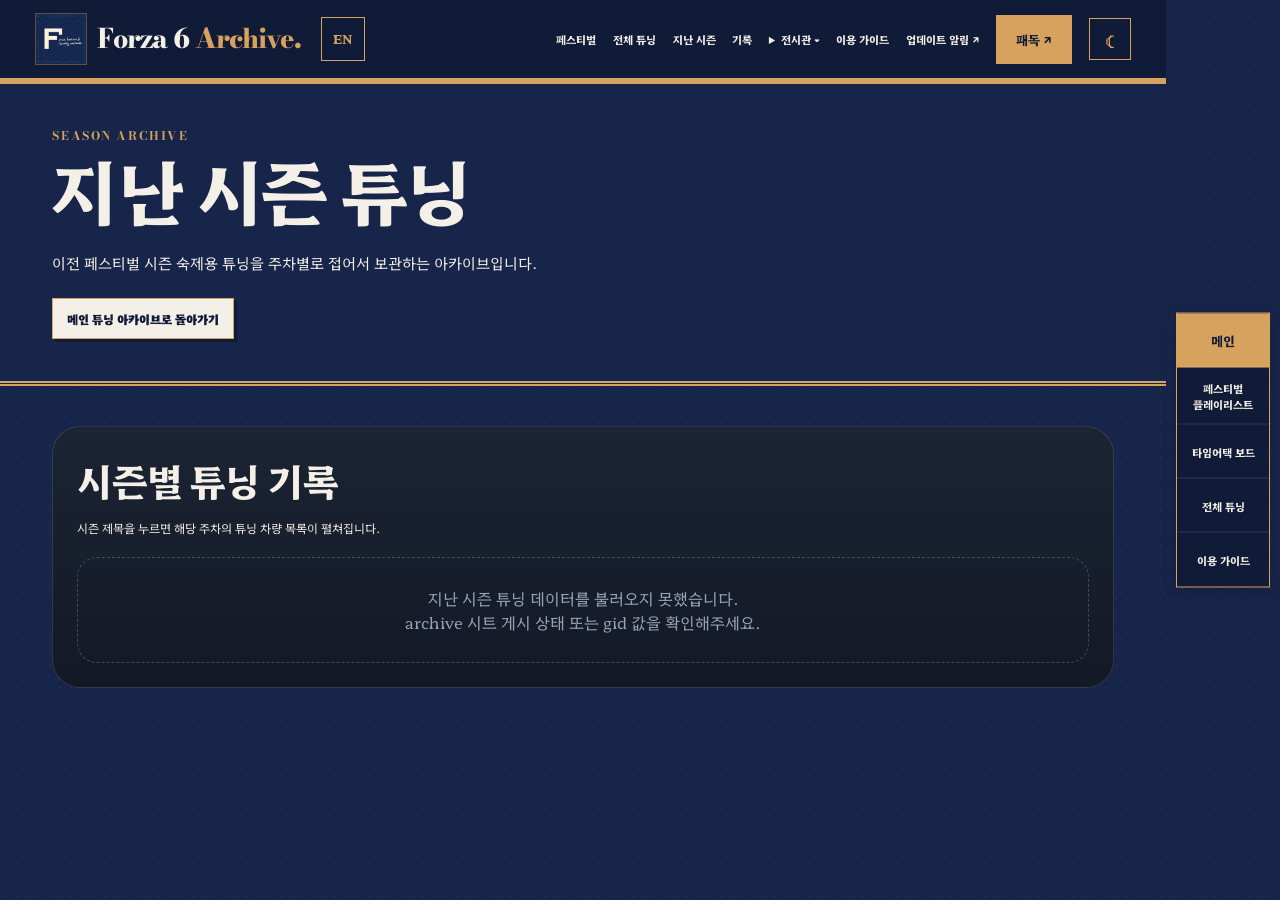
==== commit 21ab33c8: "Add Korean and English public-site interface with persistent language switching" ====
--- a/archive.html
+++ b/archive.html
@@ -22,7 +22,9 @@
   <link rel="stylesheet" href="style.css?v=20261002-summary-contrast-1" />
 <link rel="icon" href="icons/icon-32.png" type="image/png">
 <link rel="stylesheet" href="redesign.css?v=20261002-summary-contrast-1">
-<script src="redesign.js?v=20261002-summary-contrast-1" defer></script>
+<link rel="stylesheet" href="i18n.css?v=20261115-i18n-1">
+<script src="i18n.js?v=20261115-i18n-1"></script>
+<script src="redesign.js?v=20261115-i18n-1" defer></script>
 <script>try{document.documentElement.dataset.theme=localStorage.getItem('forzaArchiveTheme')==='dark'?'dark':'light'}catch{}</script>
 <link rel="stylesheet" href="video-links.css?v=20261115-youtube-1">
 </head>
@@ -79,11 +81,12 @@
   </div>
 
   <!-- 지난 시즌 전용 스크립트 -->
-  <script src="video-links.js?v=20261115-youtube-1"></script>
-<script src="archive.js?v=20261115-youtube-1"></script>
+  <script src="video-links.js?v=20261115-i18n-1"></script>
+<script src="archive.js?v=20261115-i18n-1"></script>
 <!-- Cloudflare Web Analytics -->
 <script type="module" src="https://static.cloudflareinsights.com/beacon.min.js" data-cf-beacon='{"token":"d087ce20e6814710a5b88a96b0694b20"}'></script>
 <!-- End Cloudflare Web Analytics -->
 </body>
 </html>
 
+
--- a/i18n.css
+++ b/i18n.css
@@ -0,0 +1,10 @@
+.archive-language-toggle{display:inline-flex;align-items:center;justify-content:center;min-width:44px;min-height:44px;padding:8px 11px;background:transparent;border:1px solid var(--gold,#d7a15e);color:var(--gold,#d7a15e);font-family:inherit;font-size:12px;font-weight:700;line-height:1.2;cursor:pointer;white-space:nowrap}
+.archive-language-toggle:focus-visible{outline:3px solid var(--gold,#d7a15e);outline-offset:3px}
+.i18n-original-notice{display:none;font-size:12px;line-height:1.7;opacity:.8}
+html[lang="en"] .i18n-original-notice{display:block}
+html[lang="en"] .hero-copy h1{font-size:clamp(40px,4.8vw,64px);letter-spacing:-.04em}
+html[lang="en"] .shortcut-card{font-size:15px}
+html[lang="en"] .weekly-group-heading h3{font-size:20px}
+html[lang="en"] .multi-filter-panel{min-width:250px}
+html[lang="en"] .lepe-guide h1{font-size:40px}
+@media(max-width:700px){html[lang="en"] .hero-copy h1{font-size:42px}html[lang="en"] .shortcut-card{font-size:13px}.archive-language-toggle{justify-self:start}html[lang="en"] .lepe-guide h1{font-size:32px}}
